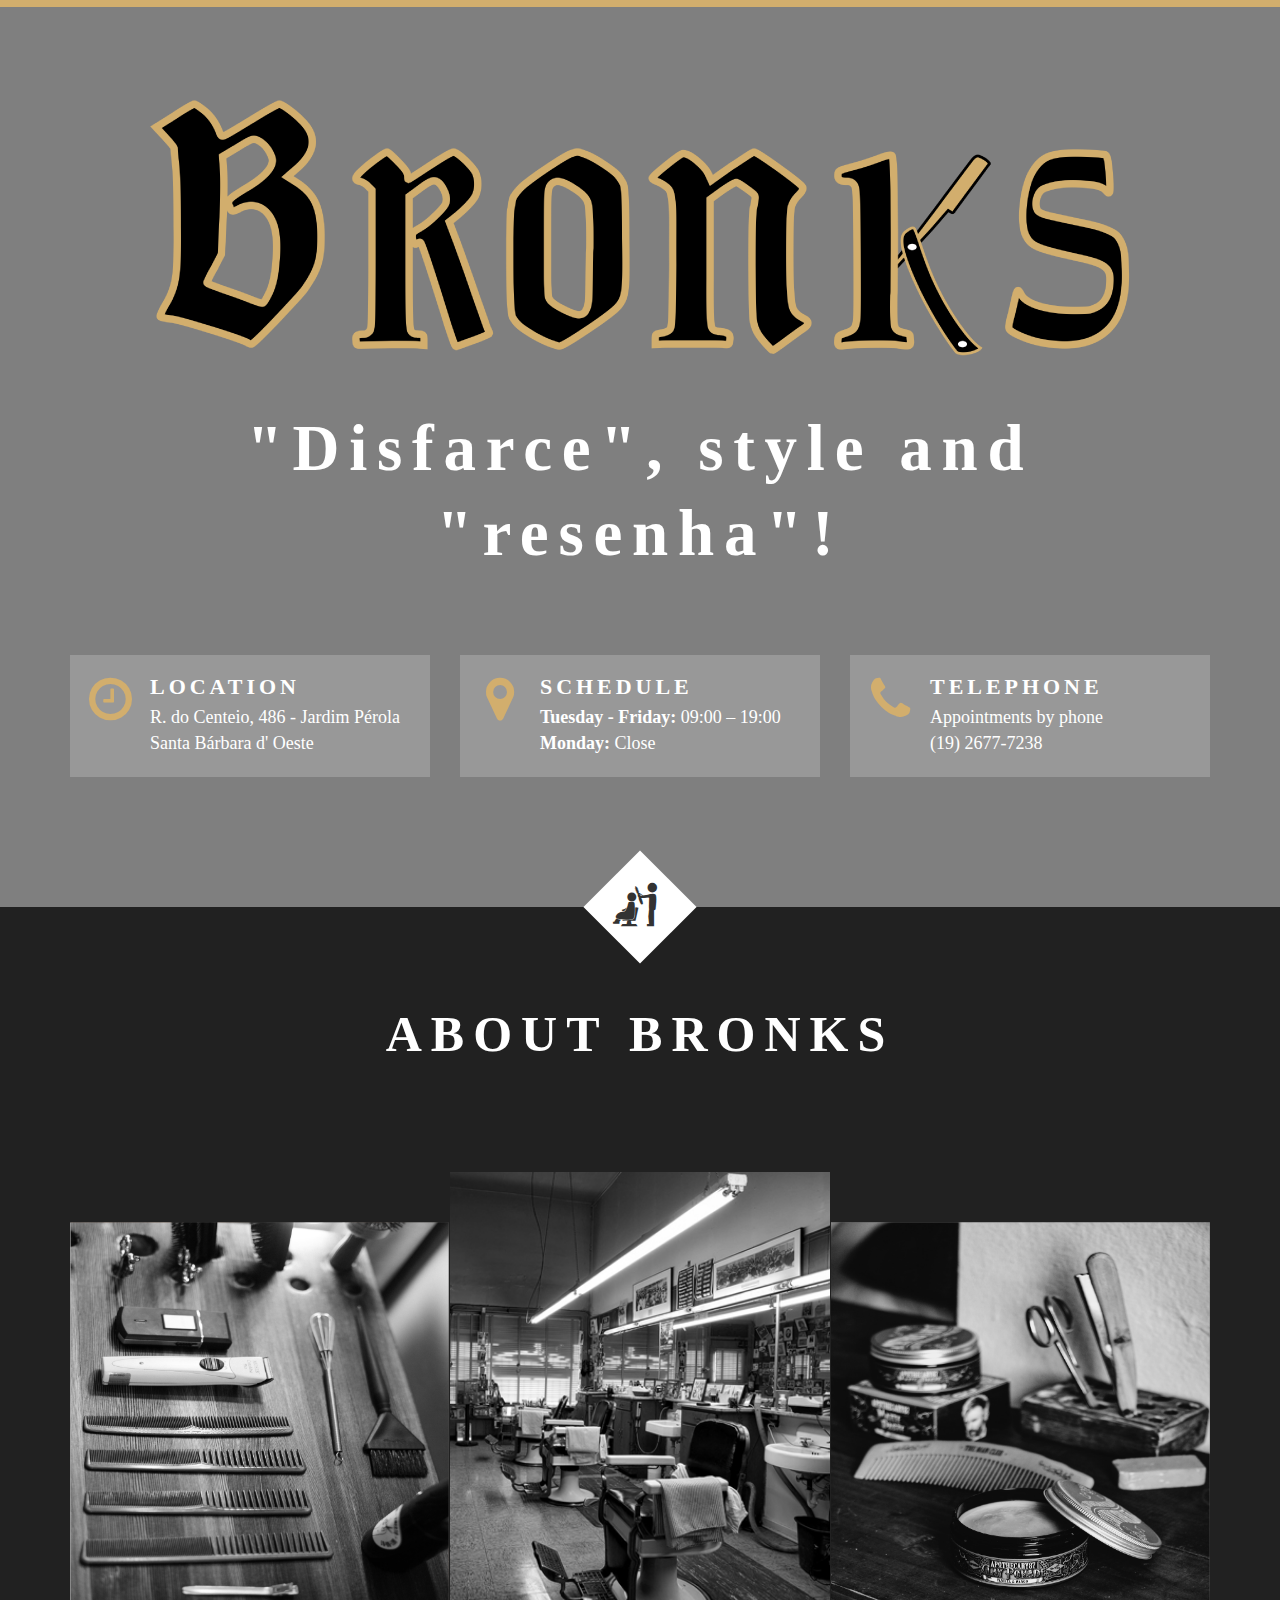
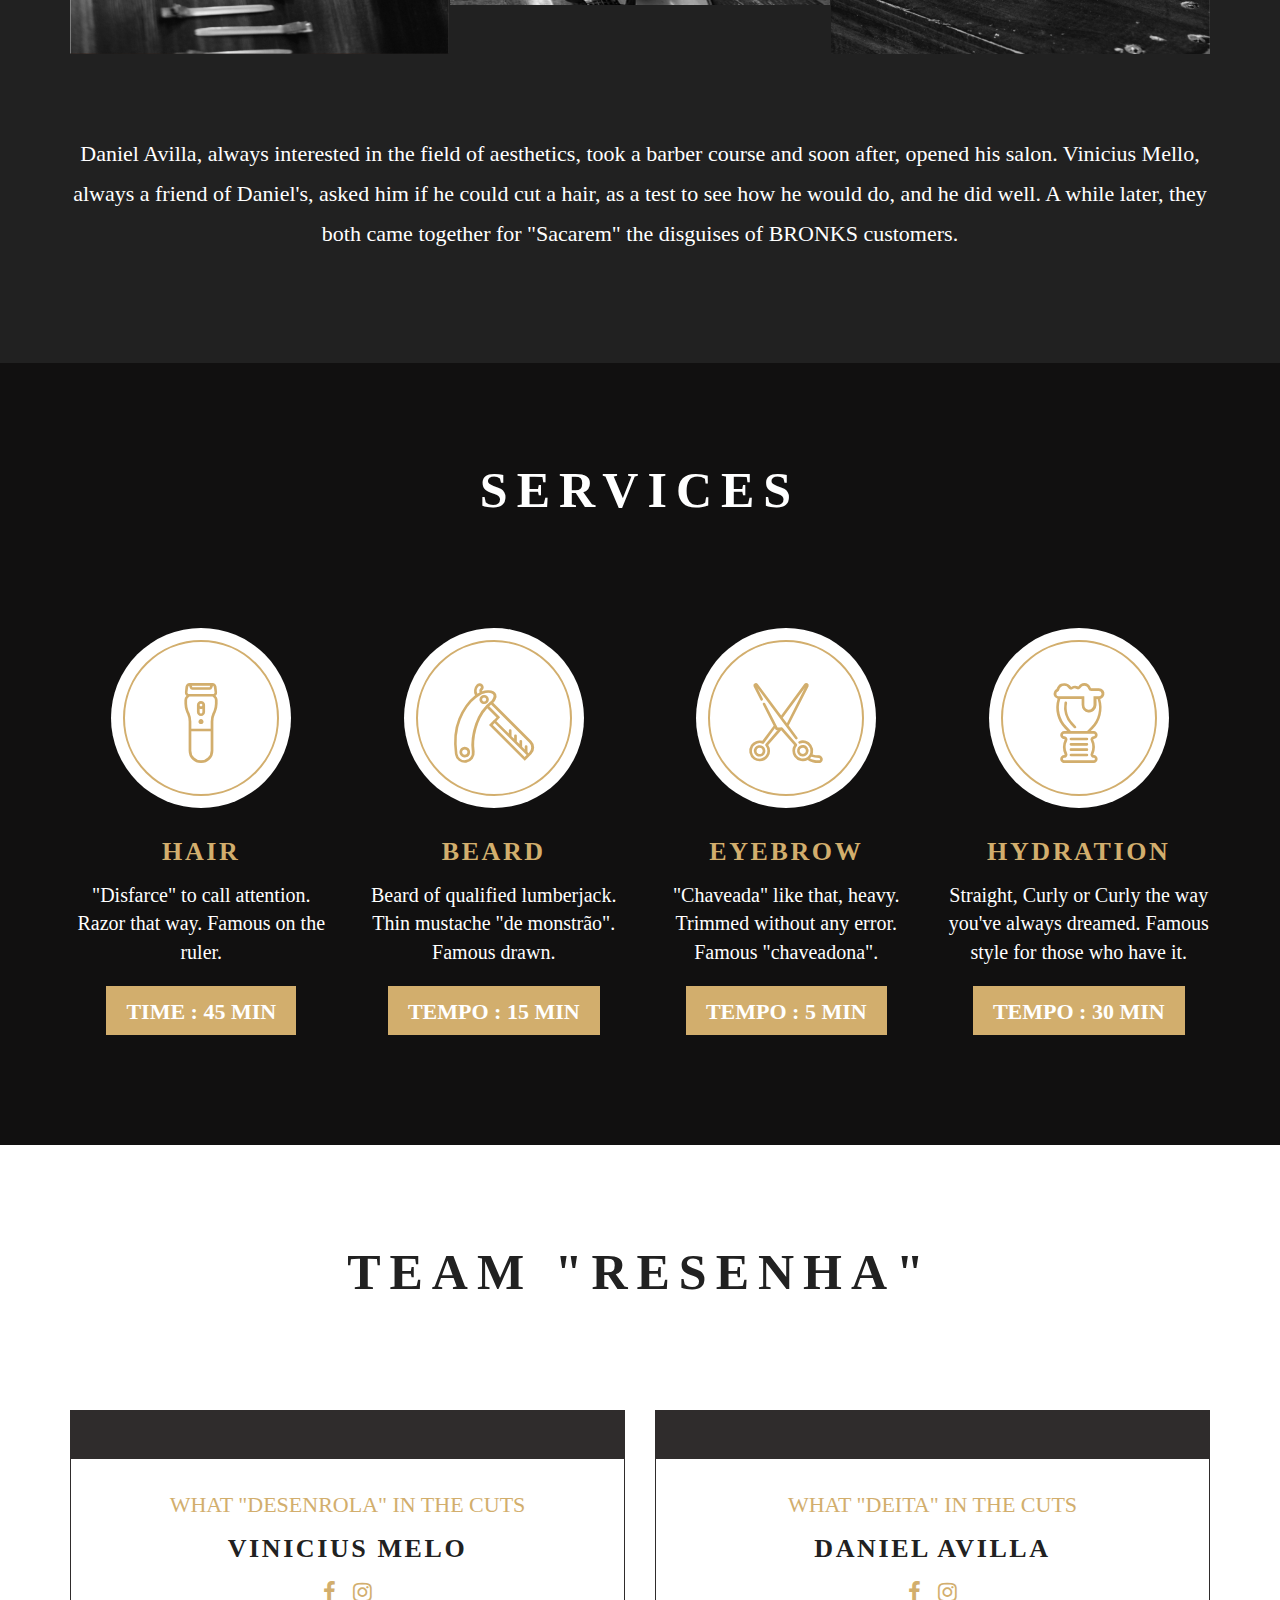
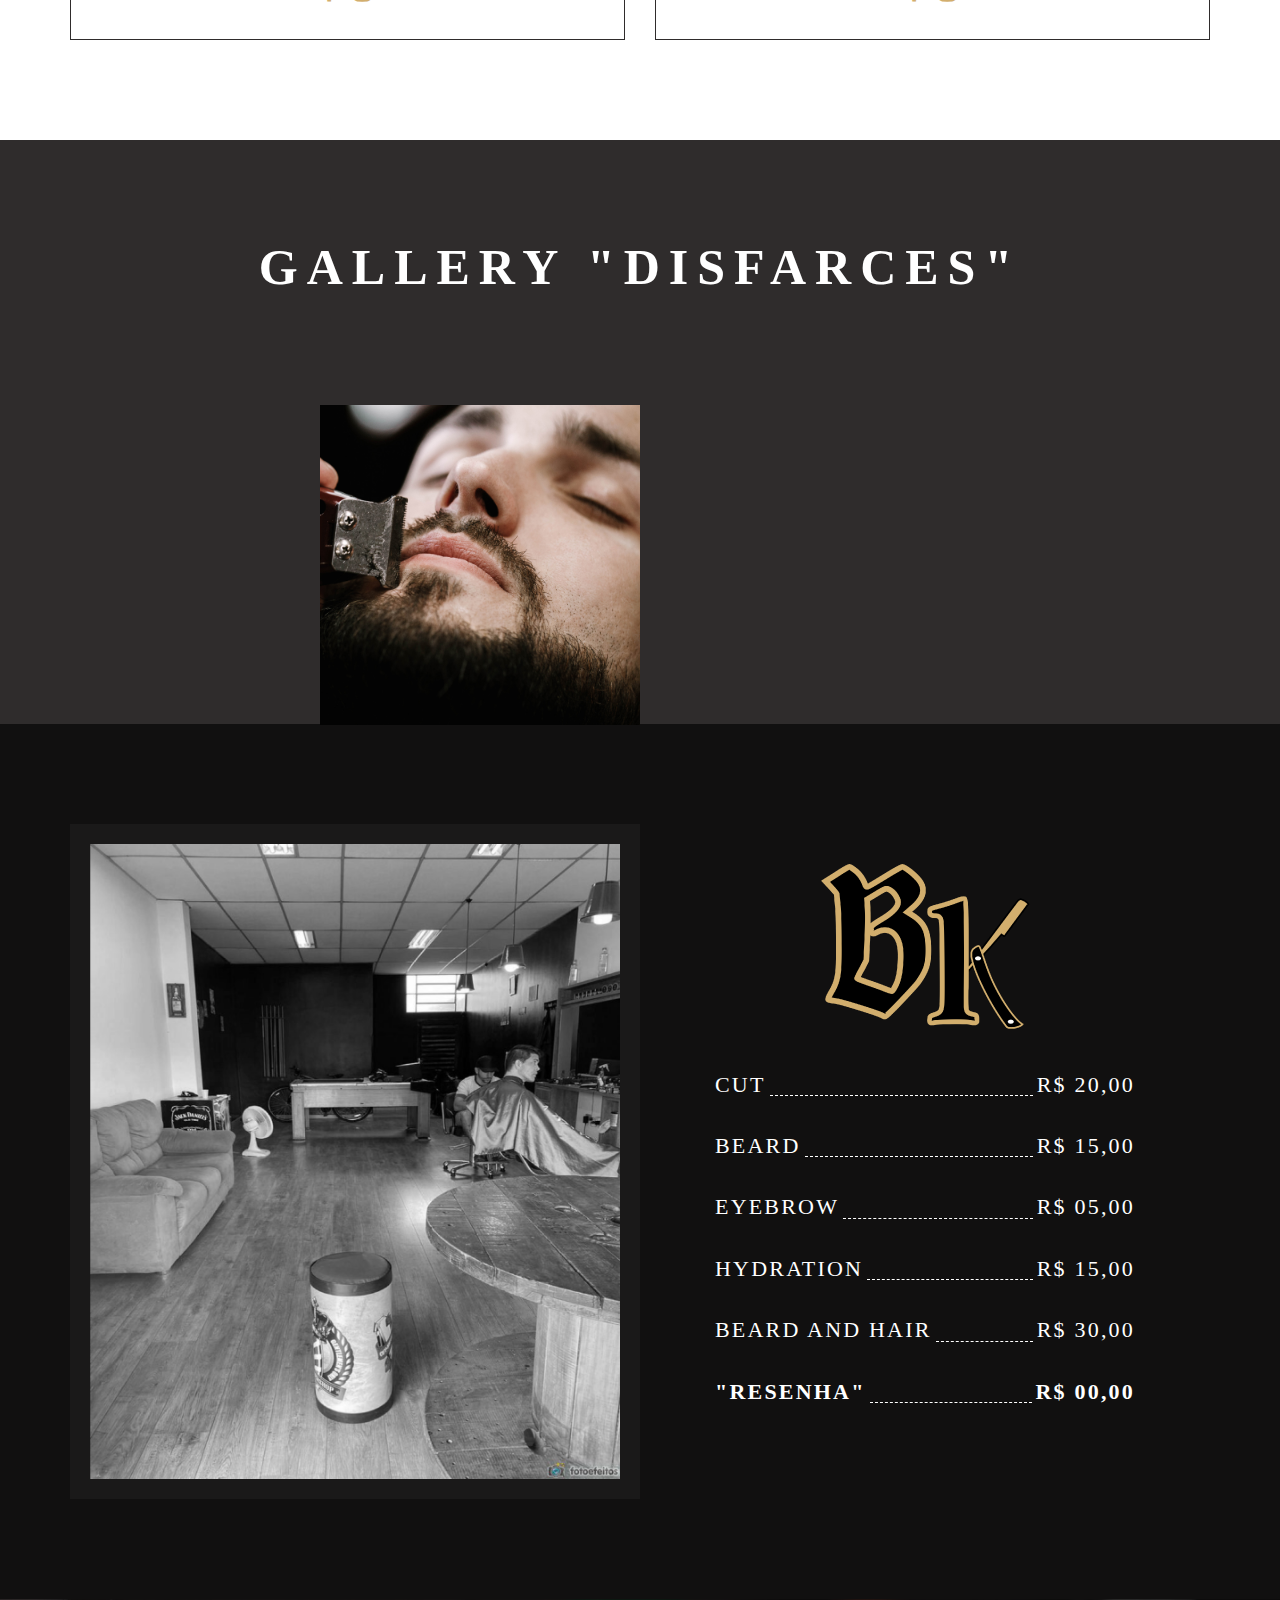
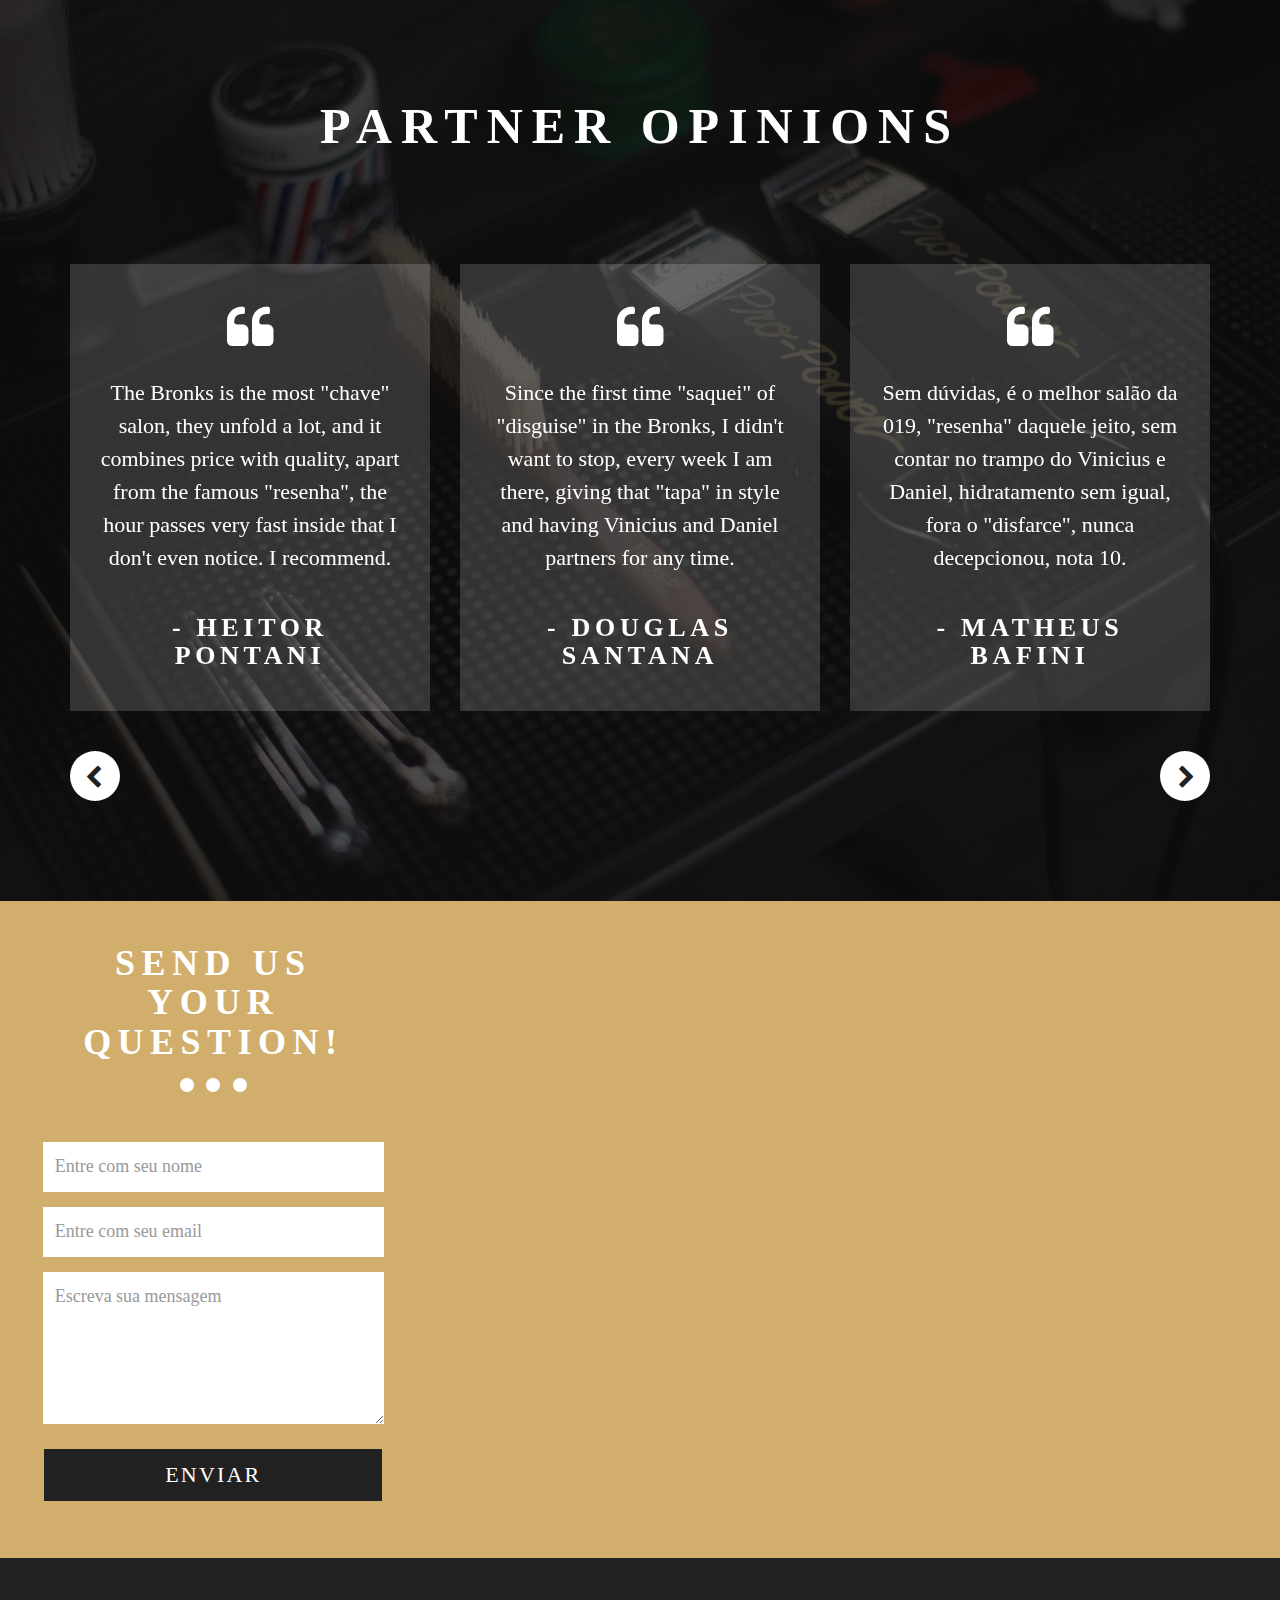
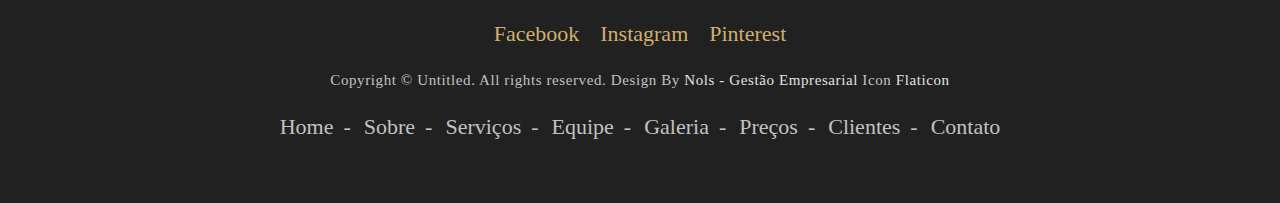
==== index_ingles.html @ 3aa50d5a "Commit inicial" ====
<!DOCTYPE html>
<html lang="en">
<head>
	<!-- Meta -->
	<meta charset="utf-8">
	<meta http-equiv="X-UA-Compatible" content="IE=edge">
	<meta name="viewport" content="width=device-width, initial-scale=1.0">
	<meta name="description" content="">
    <meta name="keywords" content="">
	<meta name="author" content="Awaiken Theme">
	
	<!-- Page Title -->
	<title>Bronks Barbershop</title>

	<!-- Google Fonts css-->
	<link href="https://fonts.googleapis.com/css?family=Josefin+Sans:400,600,700%7CMontserrat:400,500,600,700,800,900" rel="stylesheet">

	<!-- Bootstrap css -->
	<link href="css/bootstrap.min.css" rel="stylesheet" media="screen">

	<!-- Font Awesome & Flat icon css-->
	<link href="css/font-awesome.min.css" rel="stylesheet" media="screen">
	<link href="css/flaticon.css" rel="stylesheet" media="screen">
	<link rel = "shortcut icon"  href="responsivo.ico">

	<!-- Carousel css -->
	<link rel="stylesheet" href="css/owl.carousel.css">

	<!-- Slick nav css -->
	<link rel="stylesheet" href="css/slicknav.css">

	<!-- Main custom css -->
	<link href="css/custom.css" rel="stylesheet" media="screen" >

	<!-- HTML5 shim and Respond.js for IE8 support of HTML5 elements and media queries -->
    <!-- WARNING: Respond.js doesn't work if you view the page via file:// -->
    <!--[if lt IE 9]>
      <script src="https://oss.maxcdn.com/html5shiv/3.7.2/html5shiv.min.js"></script>
      <script src="https://oss.maxcdn.com/respond/1.4.2/respond.min.js"></script>
	<![endif]-->
	
</head>
<body data-spy="scroll" data-target="#navigation" data-offset="71">
	<!-- Preloader starts -->
	<div class="preloader">
		<div class="browser-screen-loading-content">
			<div class="loading-dots dark-gray">
				<i></i>
				<i></i>
				<i></i>
				<i></i>
			</div>
			<p class="loading-text">Loading</p>
		</div>
    </div>
	<!-- Preloader Ends -->
	
	<!-- Header Section Starts-->
	<header>
		<nav id="main-nav" class="navbar navbar-default navbar-fixed-top">
			<div class="container">
				<div class="navbar-header">
					<!-- Logo starts -->
					<a class="navbar-brand" href="#">
						<img src="images/responsivo.png" alt="Barbershop" />
					</a>
					<!-- Logo Ends -->
					
					<!-- Responsive Menu button starts -->
					<div class="navbar-toggle">
					</div>
					<!-- Responsive Menu button Ends -->
				</div>
				
				<div id="responsive-menu"></div>
				
				<!-- Navigation starts -->
				<div class="navbar-collapse collapse" id="navigation">
					<ul class="nav navbar-nav navbar-right main-navigation" id="main-menu">
						<li class="active"><a href="#home">Home</a></li>
						<li><a href="#about">About</a></li>
						<li><a href="#service">Services</a></li>
						<li><a href="#ourteam">Team</a></li>
						<li><a href="#gallery">Gallery</a></li>
						<li><a href="#pricing">Prices</a></li>
						<li><a href="#testimonial">Customers</a></li>
						<li><a href="#contact">Contact</a></li>
						<li> <a href="index.html"> <img src="images/br.png"> </a> </li>
						
					</ul>
				</div>
				<!-- Navigation Ends -->
			</div>
		</nav>
	</header>
	<!-- Header Section Ends-->
	
	<!-- Banner Section Starts -->
	<section class="banner" id="home">
		<div class="container">
			<div class="row">
				<div class="col-md-12">
					<div class="header-banner">
						<img src="images/logo.png" alt="Logo" />
					
						<h3> "Disfarce", style and "resenha"! </h3>
					</div>
				</div>
			</div>
			
			<div class="row">
				<div class="col-md-4">
					<div class="banner-info-single">
						<div class="icon-box"><i class="fa fa-clock-o"></i></div>
						<h3>Location</h3>
						<p>R. do Centeio, 486 - Jardim Pérola </p>
						<p>Santa Bárbara d' Oeste </p>
					</div>
				</div>
				
				<div class="col-md-4">
					<div class="banner-info-single">
						<div class="icon-box"><i class="fa fa-map-marker"></i></div>
						<h3>Schedule</h3>
						
						<p> <strong>Tuesday - Friday: </strong> 09:00 – 19:00</p>
						<p> <strong> Monday: </strong> Close</p>
					</div>
				</div>
				
				<div class="col-md-4">
					<div class="banner-info-single">
						<div class="icon-box"><i class="fa fa-phone"></i></div>
						<h3>Telephone</h3>
						<p>Appointments by phone</p>
						<p>(19) 2677-7238</p>
					</div>
				</div>
			</div>
		</div>
		
		
		<div class="banner-icon"><i class="flaticon-hair-salon-situation"></i></div>
	</section>
	<!-- Banner Section Ends -->
	
	<!-- About us section starts -->
	<section class="aboutus" id="about"> 
		<div class="container">
			<div class="row">
				<div class="col-md-12">
					<div class="main-title">
						<h2>About bronks</h2>
					</div>
				</div>
			</div>
			
			<div class="row">
				<div class="col-md-12">
					<div class="about-image">
						<div class="about-img-single">
							<img src="images/tesoura.png" alt="" />
						</div>
						
						<div class="about-img-single">
							<img src="images/about-2.jpg" alt="" />
						</div>
						
						<div class="about-img-single">
							<img src="images/sobre3_pb.png" alt="" />
						</div>
					</div>
					
					<div class="about-desc">
						<p> Daniel Avilla, always interested in the field of aesthetics, took a barber course and soon after, opened his salon. Vinicius Mello, always a friend of Daniel's, asked him if he could cut a hair, as a test to see how he would do, and he did well. A while later, they both came together for "Sacarem" the disguises of BRONKS customers. </p>
						
					</div>
				</div>
			</div>
		</div>
	</section>
	<!-- About us section ends -->
	
	<!-- Services section starts -->
	<section class="service" id="service">
		<div class="container">
			<div class="row">
				<div class="col-md-12">
					<div class="main-title">
						<h2>Services</h2>
					</div>
				</div>
			</div>
			
			<div class="row">
				<div class="col-md-3 col-sm-6">
					<div class="service-single">
						<div class="icon-box-outer">
							<div class="icon-box">
								<i class="flaticon-shaver"></i>
							</div>
						</div>
						
						<h3>Hair</h3>
						<p>"Disfarce" to call attention. Razor that way. Famous on the ruler.</p>
						<h5>Time : 45 Min</h5>
					</div>
				</div>
				
				<div class="col-md-3 col-sm-6">
					<div class="service-single">
						<div class="icon-box-outer">
							<div class="icon-box">
								<i class="flaticon-razor"></i>
							</div>
						</div>
						
						<h3>Beard</h3>
						<p>Beard of qualified lumberjack. Thin mustache "de monstrão". Famous drawn.</p>
						<h5>Tempo : 15 Min</h5>
					</div>
				</div>
				
				<div class="col-md-3 col-sm-6">
					<div class="service-single">
						<div class="icon-box-outer">
							<div class="icon-box">
								<i class="flaticon-scissors"></i>
							</div>
						</div>
						
						<h3>Eyebrow</h3>
						<p>"Chaveada" like that, heavy. Trimmed without any error. Famous "chaveadona".</p>
						<h5>Tempo : 5 Min</h5>
					</div>
				</div>
				
				<div class="col-md-3 col-sm-6">
					<div class="service-single">
						<div class="icon-box-outer">
							<div class="icon-box">
								<i class="flaticon-brush"></i>
							</div>
						</div>
						
						<h3>Hydration</h3>
						<p>Straight, Curly or Curly the way you've always dreamed. Famous style for those who have it.</p>
						<h5>Tempo : 30 Min</h5>
					</div>
					
				</div>
			</div>
		</div>
	</section>
	<!-- Services section ends -->
	
	<!-- Our Team section starts -->
	<section class="ourteam" id="ourteam">
		<div class="container">
			<div class="row">
				<div class="col-md-12">
					<div class="main-title">
						<h2>Team "Resenha"</h2>
					</div>
				</div>
			</div>
			
			<div class="row">
				<div class="col-md-6">
					<div class="team-box">
						<figure>
							<img src="images/team-1.png" alt="" />
						</figure>
						
						<div class="team-entry">
							<p>What "desenrola" in the cuts</p>
							<h3>Vinicius Melo</h3>
							<div class="team-social">
								<a href="#"><i class="fa fa-facebook"></i></a>
								<a href="#"><i class="fa fa-instagram"></i></a>
								<!--<a href="#"><i class="fa fa-pinterest-p"></i></a>
								<a href="#"><i class="fa fa-linkedin"></i></a>
								<a href="#"><i class="fa fa-twitter"></i></a>-->
							</div>
						</div>
					</div>
				</div>
				
				<div class="col-md-6">
					<div class="team-box">
						<figure>
							<img src="images/team-2.png" alt="" />
						</figure>
						
						<div class="team-entry">
							<p>What "deita" in the cuts</p>
							<h3>Daniel Avilla</h3>
							<div class="team-social">
								<a href="#"><i class="fa fa-facebook"></i></a>
								<a href="#"><i class="fa fa-instagram"></i></a>
								<!--<a href="#"><i class="fa fa-pinterest-p"></i></a>
								<a href="#"><i class="fa fa-linkedin"></i></a>
								<a href="#"><i class="fa fa-twitter"></i></a>-->
							</div>
						</div>
					</div>
				</div>
				
				
			
			
		</div>
	</section>
	<!-- Our Team section ends -->
	
	<!-- Photo Gallery section starts -->
	<section class="gallery" id="gallery">
		<div class="container-fluid">
			<div class="row no-pad">
				<div class="col-md-12">
					<div class="main-title">
						<h2>Gallery "disfarces"</h2>
					</div>
				</div>
			</div>
			
			<div class="row no-pad">
				<div class="col-md-3 col-sm-4 col-xs-6">
					<div class="gallery-box">
						<figure>
							<img src="images/franja.jpg" alt="" />
						</figure>
						
						<div class="gallery-overlay">
							<div class="gallery-info">
								<p>Caesar Cut</p>
							</div>
						</div>
					</div>
				</div>
				
				<div class="col-md-3 col-sm-4 col-xs-6">
					<div class="gallery-box">
						<figure>
							<img src="images/gallery-2.jpg" alt="" />
						</figure>
						
						<div class="gallery-overlay">
							<div class="gallery-info">
								<p>Hair Style 2</p>
							</div>
						</div>
					</div>
				</div>
				
				<div class="col-md-3 col-sm-4 col-xs-6">
					<div class="gallery-box">
						<figure>
							<img src="images/gallery-3.jpg" alt="" />
						</figure>
						
						<div class="gallery-overlay">
							<div class="gallery-info">
								<p>Hair Style 3</p>
							</div>
						</div>
					</div>
				</div>
				
				<div class="col-md-3 col-sm-4 col-xs-6">
					<div class="gallery-box">
						<figure>
							<img src="images/gallery-4.jpg" alt="" />
						</figure>
						
						<div class="gallery-overlay">
							<div class="gallery-info">
								<p>Hair Style 4</p>
							</div>
						</div>
					</div>
				</div>
				
				<div class="col-md-3 col-sm-4 col-xs-6">
					<div class="gallery-box">
						<figure>
							<img src="images/gallery-5.jpg" alt="" />
						</figure>
						
						<div class="gallery-overlay">
							<div class="gallery-info">
								<p>Hair Style 5</p>
							</div>
						</div>
					</div>
				</div>
				
				<div class="col-md-3 col-sm-4 col-xs-6">
					<div class="gallery-box">
						<figure>
							<img src="images/gallery-6.jpg" alt="" />
						</figure>
						
						<div class="gallery-overlay">
							<div class="gallery-info">
								<p>Hair Style 6</p>
							</div>
						</div>
					</div>
				</div>
				
				<div class="col-md-3 col-sm-4 col-xs-6">
					<div class="gallery-box">
						<figure>
							<img src="images/gallery-7.jpg" alt="" />
						</figure>
						
						<div class="gallery-overlay">
							<div class="gallery-info">
								<p>Hair Style 7</p>
							</div>
						</div>
					</div>
				</div>
				
				<div class="col-md-3 col-sm-4 col-xs-6">
					<div class="gallery-box">
						<figure>
							<img src="images/gallery-8.jpg" alt="" />
						</figure>
						
						<div class="gallery-overlay">
							<div class="gallery-info">
								<p>Hair Style 8</p>
							</div>
						</div>
					</div>
				</div>
			</div>
		</div>
	</section>
	<!-- Photo Gallery section ends -->
	
	<!-- Pricing Section starts -->
	<div class="pricing" id="pricing">
		<div class="container">
			<div class="row no-pad">
				<div class="col-md-6">
					<div class="store-image">
						<img src="images/salao_pb.png" alt="" />
					</div>
				</div>
				
				<div class="col-md-6">
					<div class="pricing-logo">
						<img src="images/logo_precos.png">
					</div>
					
					<div class="price-list">
						<div class="price-item">CUT</div>
						<div class="price-line"></div>
						<div class="price-amount">R$ 20,00</div>
					</div>
					
					<div class="price-list">
						<div class="price-item">Beard</div>
						<div class="price-line"></div>
						<div class="price-amount">R$ 15,00</div>
					</div>
					
					<div class="price-list">
						<div class="price-item">Eyebrow</div>
						<div class="price-line"></div>
						<div class="price-amount">R$ 05,00</div>
					</div>
					
					<div class="price-list">
						<div class="price-item">HYDRATION</div>
						<div class="price-line"></div>
						<div class="price-amount">R$ 15,00</div>
					</div>
					
					
					<div class="price-list">
						<div class="price-item">BEARD AND HAIR</div>
						<div class="price-line"></div>
						<div class="price-amount">R$ 30,00</div>
					</div>
					
					

					<div class="price-list">
						<div class="price-item"> <strong>"Resenha"</strong> </div>
						<div class="price-line"></div>
						<div class="price-amount"><strong>R$ 00,00</strong> </div>
					</div>

				</div>
			</div>
		</div>
	</div>
	<!-- Pricing Section ends -->
		
	<!-- Testimonial section starts -->
	<section class="testimonial" id="testimonial">
		<div class="container">
			<div class="row">
				<div class="col-md-12">
					<div class="main-title">
						<h2>Partner Opinions</h2>
					</div>
				</div>
			</div>
			
			<div class="row">
				<div class="col-md-12">
					<!-- Header slider starts -->
					<div class="owl-carousel owl-theme testimonial-slider" id="testimonial-slider">
						<div class="item">
							<div class="testimonial-single">
								<div class="icon-box">
									<i class="fa fa-quote-left"></i>
								</div>								
								<p> The Bronks is the most "chave" salon, they unfold a lot, and it combines price with quality, apart from the famous "resenha", the hour passes very fast inside that I don't even notice. I recommend.</p>
								<h3>- Heitor Pontani</h3>
							</div>
						</div>
						
						<div class="item">
							<div class="testimonial-single">
								<div class="icon-box">
									<i class="fa fa-quote-left"></i>
								</div>
								
								<p>Since the first time "saquei" of "disguise" in the Bronks, I didn't want to stop, every week I am there, giving that "tapa" in style and having Vinicius and Daniel partners for any time. </p>
								<h3>- Douglas Santana </h3>
							</div>
						</div>
						
						<div class="item">
							<div class="testimonial-single">
								<div class="icon-box">
									<i class="fa fa-quote-left"></i>
								</div>
								
								<p>Sem dúvidas, é o melhor salão da 019, "resenha" daquele jeito, sem contar no trampo do Vinicius e Daniel, hidratamento sem igual, fora o "disfarce", nunca decepcionou, nota 10.</p>
								<h3>- Matheus Bafini</h3>
							</div>
						</div>
						
						<div class="item">
							<div class="testimonial-single">
								<div class="icon-box">
									<i class="fa fa-quote-left"></i>
								</div>
								
								<p>Nota 10 pra barbearia. Diferente de todas que já cortei, trabalho impecável, parceria e o ambiente é chave, bem aconchegante e da pra ganhar de uns patos na mesa de sinuca. </p>
								<h3>- Jefferson Rodrigo</h3>
							</div>
						</div>
						
						<div class="item">
							<div class="testimonial-single">
								<div class="icon-box">
									<i class="fa fa-quote-left"></i>
								</div>
								
								<p>Só serviços de excelência o Bronks faz, além de toda essa qualidade, os caras tem seu diferencial, são parceiros e o ambiente da barbearia é top. Recomendo de olhos fechados.</p>
								<h3>- Carlos Eduardo</h3>
							</div>
						</div>
						
						<div class="item">
							<div class="testimonial-single">
								<div class="icon-box">
									<i class="fa fa-quote-left"></i>
								</div>
								
								<p>Recomendo de olhos fechados a todo mundo. Monstra a barbearia, só tapa na qualidade e estilo. Os produtos usados, são de alta qualidade e preço muito bom, sem igual.</p>
								<h3>- Anthony Cristiano</h3>
							</div>
						</div>
						

					</div>
					<!-- Header slider ends -->
				</div>
			</div>
		</div>
	</section>
	<!-- Testimonial section ends -->
	
	<!-- Contactus section starts -->
	<section class="contactus" id="contact">
		<div class="container-fluid">
			<div class="row no-pad">
				<div class="col-md-4">
					<div class="contact-form">
						<h2 class="contact-form-title"> Send us your question!</h2>
						
						<form>
							<div class="form-group">
								<input type="text" class="form-control" placeholder="Entre com seu nome" />
							</div>
							
							<div class="form-group">
								<input type="text" class="form-control" placeholder="Entre com seu email" />
							</div>
							
							<div class="form-group">
								<textarea class="form-control" rows="5" placeholder="Escreva sua mensagem"></textarea>
							</div>
							
							<div class="form-group">
								<input type="submit" class="btn-contact" value="Enviar"/>
							</div>
						</form>
					</div>
				</div>
				
				<div class="col-md-8">
					<div class="google-map">
						<iframe src="https://www.google.com/maps/embed?pb=!1m18!1m12!1m3!1d3679.6131694026612!2d-47.37330268462496!3d-22.742615037751982!2m3!1f0!2f0!3f0!3m2!1i1024!2i768!4f13.1!3m3!1m2!1s0x94c89c75670a086d%3A0x18bdef42deaf64d5!2sBarbearia%20bronks!5e0!3m2!1spt-BR!2sbr!4v1593318056242!5m2!1spt-BR!2sbr" height="600" style="border:0;width:100%;" allowfullscreen></iframe>
					
				</div>
			</div>
		</div>
	</section>
	<!-- Contactus section ends -->
	
	<footer>
		<div class="container">
			<div class="row">
				<div class="col-md-12">
					<div class="footer-social">
						<a href="#">Facebook</a>
						<!--<a href="#">Twitter</a>-->
						<a href="#">Instagram</a>
						<a href="#">Pinterest</a>
						<!--<a href="#">Googleplus</a>
						<a href="#">Linkedin</a>-->
					</div>
					
					<div class="site-info">
						<p>Copyright &copy; Untitled. All rights reserved. Design By <a href="https://awaikenthemes.com/" target="_blank">Nols - Gestão Empresarial</a>  Icon <a href="https://www.flaticon.com/" target="_blank">Flaticon</a></p>
					</div>
					
					<div class="footer-menu">
						<ul>
							<li><a href="#">Home</a></li>
							<li><a href="#">Sobre</a></li>
							<li><a href="#">Serviços</a></li>
							<li><a href="#">Equipe</a></li>
							<li><a href="#">Galeria</a></li>
							<li><a href="#">Preços</a></li>
							<li><a href="#">Clientes</a></li>
							<li><a href="#">Contato</a></li>
						</ul>
					</div>
				</div>
			</div>
		</div>
	</footer>
	
    <!-- Jquery Library File -->
	<script src="js/jquery-1.12.4.min.js"></script>
	<!-- SmoothScroll -->
	<script src="js/SmoothScroll.js"></script>
    <!-- Bootstrap js file -->
	<script src="js/bootstrap.min.js"></script>
	<!-- Slick Nav js file -->
	<script src="js/jquery.slicknav.js"></script>
	<!-- Owl Carousel js file -->
	<script src="js/owl.carousel.js"></script>
    <!-- Main Custom js file -->
    <script src="js/function.js"></script>
</body>
</html>
---- css/flaticon.css ----
/*
  	Flaticon icon font: Flaticon
  	Creation date: 04/09/2017 15:24
  	*/

@font-face {
  font-family: "Flaticon";
  src: url("../fonts/Flaticon.eot");
  src: url("../fonts/Flaticon.eot?#iefix") format("embedded-opentype"),
       url("../fonts/Flaticon.woff") format("woff"),
       url("../fonts/Flaticon.ttf") format("truetype"),
       url("../fonts/Flaticon.svg#Flaticon") format("svg");
  font-weight: normal;
  font-style: normal;
}

@media screen and (-webkit-min-device-pixel-ratio:0) {
  @font-face {
    font-family: "Flaticon";
    src: url("./Flaticon.svg#Flaticon") format("svg");
  }
}

[class^="flaticon-"]:before, [class*=" flaticon-"]:before,
[class^="flaticon-"]:after, [class*=" flaticon-"]:after {   
	font-family: Flaticon;
	font-style: normal;
}

.flaticon-hair-salon-situation:before { content: "\f100"; }
.flaticon-brush:before { content: "\f101"; }
.flaticon-shaving-brush:before { content: "\f102"; }
.flaticon-barber-chair-1:before { content: "\f103"; }
.flaticon-barber-chair:before { content: "\f104"; }
.flaticon-shaver:before { content: "\f105"; }
.flaticon-razor:before { content: "\f106"; }
.flaticon-scissors:before { content: "\f107"; }
---- css/custom.css ----
/*
	Template Name 	: Barbershop and Hair Salon HTML Template
	Author 			: Awaiken Theme
	Author Url 		: https://awaikenthemes.com
*/

@font-face {
	font-family: 'Times New Roman', Times, serif;
	src: url('../fonts/NoemieScriptRegular.eot');
	src: url('../fonts/NoemieScriptRegular.eot?#iefix') format('embedded-opentype'),
		url('../fonts/NoemieScriptRegular.woff2') format('woff2'),
		url('../fonts/NoemieScriptRegular.woff') format('woff'),
		url('../fonts/NoemieScriptRegular.ttf') format('truetype'),
		url('../fonts/NoemieScriptRegular.svg#NoemieScriptRegular') format('svg');
	font-weight: normal;
	font-style: normal;
}

body{
	font-size: 20px;
	font-family: 'Times New Roman', Times, serif;
}

h1,
h2,
h3,
h4,
h5,
h6{
	margin-top:0;
	font-family: 'Times New Roman', Times, serif;
	font-weight: 700;
}

img{
	max-width: 100%;
}

a:hover{
	text-decoration: none;
	outline: 0;
}

a:focus{
	text-decoration: none;
	outline: 0;
}

::-moz-selection { /* Code for Firefox */
    color: #fff;
    background: #d2ae6d;
}

::selection {
    color: #fff;
    background: rgb(192, 181, 181) ;
}

.preloader{
    background: #d2ae6d ;
    bottom: 0;
    left: 0;
    position: fixed;
    right: 0;
    top: 0;
    z-index: 99999;
}

.browser-screen-loading-content {
    text-align: center;
    height: 2em;
    max-width: 100%;
    position: absolute;
    top: 0;
    right: 0;
    bottom: 3em;
    left: 0;
    margin: auto;
}

.loading-dots {
    margin-left: -1.5em;
    opacity: 0;
    -ms-filter: "progid:DXImageTransform.Microsoft.Alpha(Opacity=0)";
    filter: alpha(opacity=0);
    -webkit-animation: loading-dots-fadein .5s linear forwards;
    -moz-animation: loading-dots-fadein .5s linear forwards;
    -o-animation: loading-dots-fadein .5s linear forwards;
    -ms-animation: loading-dots-fadein .5s linear forwards;
    animation: loading-dots-fadein .5s linear forwards;
}

.loading-dots i {
    width: .5em;
    height: .5em;
    display: inline-block;
    vertical-align: middle;
    background: #fff;
    -webkit-border-radius: 50%;
    border-radius: 50%;
    margin: 0 .125em;
    -webkit-animation: loading-dots-middle-dots .5s linear infinite;
    -moz-animation: loading-dots-middle-dots .5s linear infinite;
    -o-animation: loading-dots-middle-dots .5s linear infinite;
    -ms-animation: loading-dots-middle-dots .5s linear infinite;
    animation: loading-dots-middle-dots .5s linear infinite;
}

.loading-dots.dark-gray i {
    background: #fff;
}

.loading-dots i:first-child {
    -webkit-animation: loading-dots-first-dot .5s infinite;
    -moz-animation: loading-dots-first-dot .5s linear infinite;
    -o-animation: loading-dots-first-dot .5s linear infinite;
    -ms-animation: loading-dots-first-dot .5s linear infinite;
    animation: loading-dots-first-dot .5s linear infinite;
    opacity: 0;
    -ms-filter: "progid:DXImageTransform.Microsoft.Alpha(Opacity=0)";
    filter: alpha(opacity=0);
    -webkit-transform: translate(-1em);
    -moz-transform: translate(-1em);
    -o-transform: translate(-1em);
    -ms-transform: translate(-1em);
    transform: translate(-1em);
}

.loading-dots i:last-child {
    -webkit-animation: loading-dots-last-dot .5s linear infinite;
    -moz-animation: loading-dots-last-dot .5s linear infinite;
    -o-animation: loading-dots-last-dot .5s linear infinite;
    -ms-animation: loading-dots-last-dot .5s linear infinite;
    animation: loading-dots-last-dot .5s linear infinite;
}

.loading-text{
	color: #fff;
	margin-top: 20px;
	letter-spacing: 0.1em;
}

@-moz-keyframes loading-dots-fadein {
    100% {
        opacity: 1;
        -ms-filter: none;
        filter: none
    }
}

@-webkit-keyframes loading-dots-fadein {
    100% {
        opacity: 1;
        -ms-filter: none;
        filter: none
    }
}

@-o-keyframes loading-dots-fadein {
    100% {
        opacity: 1;
        -ms-filter: none;
        filter: none
    }
}

@keyframes loading-dots-fadein {
    100% {
        opacity: 1;
        -ms-filter: none;
        filter: none
    }
}

@-moz-keyframes loading-dots-first-dot {
    100% {
        -webkit-transform: translate(1em);
        -moz-transform: translate(1em);
        -o-transform: translate(1em);
        -ms-transform: translate(1em);
        transform: translate(1em);
        opacity: 1;
        -ms-filter: none;
        filter: none
    }
}

@-webkit-keyframes loading-dots-first-dot {
    100% {
        -webkit-transform: translate(1em);
        -moz-transform: translate(1em);
        -o-transform: translate(1em);
        -ms-transform: translate(1em);
        transform: translate(1em);
        opacity: 1;
        -ms-filter: none;
        filter: none
    }
}

@-o-keyframes loading-dots-first-dot {
    100% {
        -webkit-transform: translate(1em);
        -moz-transform: translate(1em);
        -o-transform: translate(1em);
        -ms-transform: translate(1em);
        transform: translate(1em);
        opacity: 1;
        -ms-filter: none;
        filter: none
    }
}

@keyframes loading-dots-first-dot {
    100% {
        -webkit-transform: translate(1em);
        -moz-transform: translate(1em);
        -o-transform: translate(1em);
        -ms-transform: translate(1em);
        transform: translate(1em);
        opacity: 1;
        -ms-filter: none;
        filter: none
    }
}

@-moz-keyframes loading-dots-middle-dots {
    100% {
        -webkit-transform: translate(1em);
        -moz-transform: translate(1em);
        -o-transform: translate(1em);
        -ms-transform: translate(1em);
        transform: translate(1em)
    }
}

@-webkit-keyframes loading-dots-middle-dots {
    100% {
        -webkit-transform: translate(1em);
        -moz-transform: translate(1em);
        -o-transform: translate(1em);
        -ms-transform: translate(1em);
        transform: translate(1em)
    }
}

@-o-keyframes loading-dots-middle-dots {
    100% {
        -webkit-transform: translate(1em);
        -moz-transform: translate(1em);
        -o-transform: translate(1em);
        -ms-transform: translate(1em);
        transform: translate(1em)
    }
}

@keyframes loading-dots-middle-dots {
    100% {
        -webkit-transform: translate(1em);
        -moz-transform: translate(1em);
        -o-transform: translate(1em);
        -ms-transform: translate(1em);
        transform: translate(1em)
    }
}

@-moz-keyframes loading-dots-last-dot {
    100% {
        -webkit-transform: translate(2em);
        -moz-transform: translate(2em);
        -o-transform: translate(2em);
        -ms-transform: translate(2em);
        transform: translate(2em);
        opacity: 0;
        -ms-filter: "progid:DXImageTransform.Microsoft.Alpha(Opacity=0)";
        filter: alpha(opacity=0)
    }
}

@-webkit-keyframes loading-dots-last-dot {
    100% {
        -webkit-transform: translate(2em);
        -moz-transform: translate(2em);
        -o-transform: translate(2em);
        -ms-transform: translate(2em);
        transform: translate(2em);
        opacity: 0;
        -ms-filter: "progid:DXImageTransform.Microsoft.Alpha(Opacity=0)";
        filter: alpha(opacity=0)
    }
}

@-o-keyframes loading-dots-last-dot {
    100% {
        -webkit-transform: translate(2em);
        -moz-transform: translate(2em);
        -o-transform: translate(2em);
        -ms-transform: translate(2em);
        transform: translate(2em);
        opacity: 0;
        -ms-filter: "progid:DXImageTransform.Microsoft.Alpha(Opacity=0)";
        filter: alpha(opacity=0)
    }
}

@keyframes loading-dots-last-dot {
    100% {
        -webkit-transform: translate(2em);
        -moz-transform: translate(2em);
        -o-transform: translate(2em);
        -ms-transform: translate(2em);
        transform: translate(2em);
        opacity: 0;
        -ms-filter: "progid:DXImageTransform.Microsoft.Alpha(Opacity=0)";
        filter: alpha(opacity=0)
    }
}
/************************************/
/*****    Navigation area css   *****/
/************************************/

.navbar{
	margin-bottom: 0;
	top: -72px;
}

.navbar-brand{
	padding: 1px 15px;
}

.navbar-brand img{
	
	transition: all 0.3s;
}

.navbar-brand h1{
	font-size: 30px;
	margin: 0;
	color: #fff;
	transition: all 0.5s;
	-webkit-transition: all 0.5s;
	-moz-transition: all 0.5s;
	text-transform: uppercase;
}

.navbar-brand h1 i{
	position: relative;
	top: 3px;
	color: #ecae1a;
	transition: all 0.5s;
	-webkit-transition: all 0.5s;
	-moz-transition: all 0.5s;
}

.navbar-default{
	background:#d2ae6d;
	border: none;
	border-bottom: 1px solid transparent;
	padding: 10px 0;
	border-radius: 0;
	z-index: 12;
	transition: all 0.4s;
	-webkit-transition: all 0.4s;
	-moz-transition: all 0.4s;
}

.navbar-default .navbar-nav>li>a:hover{
	color: #fff;
}

.navbar-default .navbar-nav>li>a:focus{
	color: #fff;
}

.navbar-default .navbar-nav>li>a{
	font-size: 16px;
	text-transform: uppercase;
	color: #fff;
	letter-spacing: 0.04em;
	padding: 17px 15px 13px; 
	position: relative;
}

.active a{
	background: none !important;
	color: #282828 !important;
}

.navbar-default .active a:after{
	transform: scale(1) !important;
	-webkit-transform: scale(1) !important;
	-moz-transform: scale(1) !important;
}

.btn-custom{
	display: inline-block;
	background: #d2ae6d;
	color: #fff;
	text-transform: uppercase;
	letter-spacing: 0.12em;
	font-size: 15px;
	padding: 14px 40px;
	font-weight: 500;
	min-width: 200px;
	text-align: center;
	transition: all 0.4s;
	border-radius: 40px;
}

.btn-custom:hover{
	background: #282828;
	color: #fff;
}

.navbar-default .navbar-toggle{
	border-radius: 0;
	border-color: #fff;
	padding: 0;
}

.navbar-default .navbar-toggle .icon-bar{
	background: #fff;
}

.navbar-default .navbar-toggle:hover{
	background: none;
}

.sticky-header{
	top: 0;
}

/************************************/
/*****     Slider area css      *****/
/************************************/

.banner{
	position: relative;
	top: 0px;
	left: 0;
	width: 100%;
	background: url(../images/fundoq.png) no-repeat center center;
	background-size: cover;
	padding: 100px 0 100px;
}

.banner:before{
	content: '';
	display: block;
	position: absolute;
	left: 0;
	top: 0;
	width: 100%;
	height: 100%;
	background: rgba(0,0,0,0.50);
}

.banner-icon{
	display: block;
	position: absolute;
	left: 50%;
	bottom: -40px;
	margin-left: -40px;
	width: 80px;
	height: 80px;
	background: #fff;
	font-size: 44px;
	text-align: center;
	transform: rotate(45deg);
}

.banner-icon i{
	padding-top: 6px;
	padding-right: 16px;
	display: inline-block;
	transform: rotate(-45deg);
}

.header-banner{
	position: relative;
	z-index: 1;
	text-align: center;
}

.header-banner p{
	font-family: 'Times New Roman', Times, serif;
	font-size: 32px;
	color: rgba(255,255,255,0.76);
	padding-top: 40px;
	padding-bottom: 10px;
}

.header-banner h3{
	font-size: 65px;
	color: rgb(255, 255, 255);
	font-weight: 900;
	letter-spacing: 0.15em;
	line-height: 1.3em;
	margin-bottom: 50px;
	margin-top: 50px;;
	
}

.banner-info-single{
	background: rgba(255,255,255,0.20);
	padding: 20px;
	position: relative;
	z-index: 1;
	padding-left: 80px;
	margin: 30px 0;
}

.banner-info-single .icon-box{
	width: 60px;
	text-align: center;
	font-size: 50px;
	color: #d2ae6d;
	position: absolute;
	left: 10px;
	top: 10px;
}

.banner-info-single h3{
	color: rgb(255, 255, 255);
	text-transform: uppercase;
	font-size: 22px; 
	margin-bottom: 6px;
	letter-spacing: 0.18em;
	font-weight: bold;
}

.banner-info-single p{
	font-size: 18px;
	color: #fff;
	margin-bottom: 0;
}

.main-title{
	text-align: center;
	padding-bottom: 20px;
	
	margin-bottom: 80px;
}

.main-title h2{
	font-size: 50px;
	text-transform: uppercase;
	color: #fff;
	letter-spacing: 0.18em;
	font-weight: 600;
}

.aboutus{
	background: #212121;
	padding: 100px 0;
}

.about-image{
	
}

.about-image:after{
	content: '';
	display: block;
	clear: both;
}

.about-img-single{
	width: 33.33%;
	float: left;
}

.about-img-single:nth-of-type(1){
	text-align: right;
	padding-top: 50px;
	padding-right: 1px;
}

.about-img-single:nth-of-type(2) img{
	width: 100%;
}

.about-img-single:nth-of-type(3){
	text-align: left;
	padding-top: 50px;
	padding-left: 1px;
}

.about-desc{
	margin-top: 80px;
}

.about-desc p{
	color: #fff;
	text-align: center;
	font-size: 22px;
	font-weight: 300;
	line-height: 1.8em;
}

.service{
	background: #111010;
	padding: 100px 0;
}

.service-single{
	text-align: center;
}

.service-single .icon-box{
	background: #fff;
	width: 156px;
	height: 156px;
	border-radius:50%;
	padding-top: 24px;
	border: 2px solid #d2ae6d;
	position: relative;
}

.service-single .icon-box-outer{
	padding: 12px;
	background: #fff;
	border-radius: 50%;
	width: 180px;
	height: 180px;
	margin: 0 auto 30px;
}

.service-single .icon-box i{
	font-size: 80px;
	color: #d2ae6d;
}

.service-single h3{
	text-transform: uppercase;
	color: #d2ae6d;
	font-weight: 600;
	font-size: 26px;
	letter-spacing: 0.1em;
	margin-bottom: 14px;
}

.service-single p{
	color: #fff;
	font-weight: 300;
}

.service-single h5{
	font-size: 22px;
	display: inline-block;
	background: #d2ae6d;
	text-transform: uppercase;
	padding: 14px 20px 10px;
	color: #fff;
	margin-top: 10px;
}

.ourteam{
	padding: 100px 0;
}

.ourteam .main-title h2{
	color: #212121;
}

.team-box{
	border: 1px solid #2f2c2c;
}

.team-box figure{
	background: #2f2c2c;
	text-align: center;
	padding: 20px 20px 0 20px;
}

.team-box .team-entry{
	padding: 30px;
	text-align: center;
}

.team-box .team-entry p{
	font-size: 22px;
	color: #d2ae6d;
	text-transform: uppercase;
}

.team-box .team-entry h3{
	text-transform: uppercase;
	color: #212121;
	font-size: 26px;
	letter-spacing: 0.1em;
	margin: 14px 0;
}

.team-social a{
	display: inline-block;
	padding: 0 6px;
	font-size: 22px;
	color: #d2ae6d;
}

.team-social a:hover{
	color: #212121;
}

.gallery{
	padding: 100px 0 0;
	background: #2f2c2c;
}

.row.no-pad {
  margin-right:0;
  margin-left:0;
}

.row.no-pad > [class*='col-'] {
  padding-right:0;
  padding-left:0;
}

.gallery .container-fluid{
	padding-left: 0;
	padding-right: 0;
}

.gallery-box{
	position: relative;
}

.gallery-box figure{
	margin-bottom: -1px;
}

.gallery-overlay{
	position: absolute;
	top: 20px;
	left: 20px;
	right: 20px;
	bottom: 20px;
	background: rgba(0,0,0,0.5);
	border: 4px solid #d2ae6d;
	transition: all 0.4s;
	transform: scale(0.5);
	opacity: 0;
}

.gallery-info{
	position: absolute;
	top: 60%;
	left: 0;
	right: 0;
	transition: all 0.3s;
	text-align: center;
	transform: translate(0,-50%);
}

.gallery-box:hover .gallery-overlay{
	opacity: 1;
	transform: scale(1);
}

.gallery-box:hover .gallery-info{
	top: 50%;
	opacity: 1;
}

.gallery-info p{
	display: inline-block;
	font-family: 'Times New Roman', Times, serif;
	font-size: 22px;
	color: #d2ae6d;
	text-transform: uppercase;
	background: #fff;
	line-height: 1em;
	margin: 0;
	padding: 16px 30px 10px;
}

.pricing{
	padding: 100px 0;
	background: #111010;
}

.store-image{
	padding: 20px;
	background: rgba(255,255,255,0.04);
}

.pricing-logo{
	text-align: center;
}

.pricing-logo{
	margin-top: 40px;
	margin-bottom: 40px;
}

.price-list{
	max-width: 420px;
	margin: 0 auto 30px;
}

.price-item{
	font-size: 22px;
	text-transform: uppercase;
	color: #fff;
	letter-spacing: 0.1em;
	display: table-cell;
	white-space: nowrap;
	width: 10%;
	padding-right: 4px;
}

.price-line{
	display: table-cell;
	border-bottom: 1px dashed #fff;
	position: relative;
	bottom: 4px;
}

.price-amount{
	text-align: right;
	display: table-cell;
	font-size: 22px;
	color: #fff;
	letter-spacing: 0.1em;
	white-space: nowrap;
    width: 5%;
	padding-left: 4px;
}

.testimonial{
	padding: 100px 0;
	background: url(../images/fundo_opiniao.jpg) no-repeat center center;
	background-size: cover;
	position: relative;
}

.testimonial:before{
	content: '';
	display: block;
	position: absolute;
	top: 0;
	left: 0;
	right: 0;
	bottom: 0;
	background: rgba(17,16,16,0.76);
}

.testimonial-single{
	background: rgba(255,255,255,0.16);
	padding: 30px;
	text-align: center;
}

.testimonial-single .icon-box{
	font-size: 50px;
	color: #fff;
	margin-bottom: 10px;
	
}

.testimonial-single p{
	color: #fff;
	font-size: 22px;
	line-height: 1.5em;
}

.testimonial-single h3{
	text-transform: uppercase;
	color: #fff;
	font-size: 26px;
	letter-spacing: 0.18em;
	font-weight: 700;
	margin-top: 40px;
	
}

.testimonial-slider .owl-nav{
	margin-top: 40px;
}

.testimonial-slider .owl-nav .owl-next,
.testimonial-slider .owl-nav .owl-prev{
	width: 50px;
	height: 50px;
	background: #fff;
	color: #212121;
	text-align: center;
	border-radius: 50%;
	font-size: 24px;
	padding-top: 10px;
	transition: all 0.3s;
}

.testimonial-slider .owl-nav .owl-next{	
	float: right;
	padding-left: 3px;
}

.testimonial-slider .owl-nav .owl-prev{
	float: left;
	padding-right: 3px;
}

.testimonial-slider .owl-nav .owl-next:hover,
.testimonial-slider .owl-nav .owl-prev:hover{
	background: #d2ae6d;
	color: #fff;
}

.contactus{
	background: #d2ae6d;
}

.contactus .container-fluid{
	padding-left: 0;
	padding-right: 0;
}

.contact-form{
	padding: 10%;
	text-align: center;
}

.contact-form-title{
	background: url(../images/title-white-bg.png) no-repeat bottom center;
	font-size: 36px;
	color: #fff;
	letter-spacing: 0.18em;
	font-weight: 700;
	padding-bottom: 30px;
	text-transform: uppercase;
	margin-bottom: 50px;
}

.contact-form{
	
}

.contact-form .form-control{
	border: none;
	outline: 0;
	box-shadow: none;
	border-radius: 0;
	height: auto;
	padding: 12px;
	font-size: 18px;
}

.btn-contact{
	background: #212121;
	color: #fff;
	font-size: 22px;
	text-transform: uppercase;
	letter-spacing: 0.1em;
	border: none;
	padding: 10px 30px;
	margin-top: 10px;
	width: 338px;
}

.google-map{
	line-height: 0;
}

footer{
	background: #212121;
	padding: 60px 0;
	
}

.footer-social{
	text-align: center;
}

.footer-social a{
	display: inline-block;
	color: #d2ae6d;
	font-size: 22px;
	padding: 0 8px;
	transform: all 0.3s;
}

.footer-social a:hover{
	color: #fff;
}

.site-info{
	text-align: center;
	padding: 20px 0;
}

.site-info p{
	font-size: 15px;
	color: #c1c1c1;
	letter-spacing: 0.04em;
	margin-bottom: 0;
}

.site-info p a{
	color: #e2e2e2;
}

.site-info p a:hover{
	color: #d2ae6d;
}

.footer-menu{
	text-align: center;
}

.footer-menu ul{
	padding: 0;
	margin: 0;
	list-style: none;
}

.footer-menu ul li{
	display: inline-block;
}

.footer-menu ul li a{
	display: block;
	color: #c1c1c1;
	font-size: 22px;
	padding: 0 4px;
	transform: all 0.3s;
}

.footer-menu ul li:last-child a:after{
	display: none;
}

.footer-menu ul li a:after{
	content: '-';
	padding-left: 10px;
}

.footer-menu ul li a:hover{
	color: #d2ae6d;
}

/****************************************
		Responsive Media Query
****************************************/

@media only screen and (max-width: 991px) {
	
	.navbar-default .navbar-nav>li>a{
		font-size: 13px;
		padding: 15px 8px 10px;		
	}
	
	.service-single{
		margin-bottom: 40px;
	}
	
	.main-title h2{
		font-size: 36px;
	}
	
	.team-box{
		max-width: 480px;
		margin: 0 auto 30px;
	}
	
	.store-image{
		max-width: 568px;
		margin: 0 auto;
	}
}
	

/* Mobile Layout */
@media only screen and (max-width: 767px){
	
	#responsive-menu{
		display: block;
		
	}
	
	.navbar-brand img{
		float: left;
	}
	
	.navbar{
		padding: 2px 0;
		min-height: auto;
	}
	
	.navbar-header{
		padding: 8px 0;
	}
	
	.navbar-header:after{
		content: '';
		display: block;
		clear: both;
	}
	
	.slicknav_menu{
		margin-left: -15px;
		margin-right: -15px;
		padding: 0;
		background: none;
	}

	.slicknav_menu ul{
		background: #be9342;
	}
	
	.slicknav_menu li{
		padding: 0 10px;
	}

	.slicknav_menu .active a{
		color: #24292f;
		background: none !important;
	}
	
	.slicknav_menu a{
		color: #fff;
		padding-top: 6px;
		padding-bottom: 6px;
		text-transform: uppercase;
		border: 1px solid transparent;
	}
	
	.slicknav_menu a a{
		border: none !important;
	}
	
	.slicknav_nav .slicknav_row:hover,
	.slicknav_nav a:hover{
		color: #24292f;
	}
	
	.slicknav_menu  .active a{
		color: #24292f !important;
	}
	
	.slicknav_btn{
		padding: 4px 4px;
		background: none;
	}
	
	.slicknav_icon-bar{
		box-shadow: none;
		border-radius: 0;
		margin: 2px 0;
	}
	
	.banner,
	.service,
	.ourteam,
	.pricing,
	.testimonial{
		padding: 60px 0;
	}
	
	.gallery{
		padding-top: 60px;
	}
	
	.header-banner p{
		font-size: 20px;
	}
	
	.header-banner h3{
		font-size: 26px;
	}

	.header-banner h3 br{
		display: none;
	}
	
	.main-title h2{
		font-size: 26px;
	}
	
	.about-img-single{
		width: 33.33%;
		text-align: center !important;
		padding: 10px !important;
		margin: 0 auto;
	}

	.about-img-single img{
		width: auto !important;
	}
	
	.about-desc{
		margin-top: 30px;
	}
	
	.gallery-overlay{
		top: 10px;
		right: 10px;
		bottom: 10px;
		left: 10px;
	}
	
	.gallery-info p{
		padding: 10px;
		line-height: 1.5em;
		background: none;
		font-size: 14px;
		color: #fff;
	}
}

/* Small Mobile Layout */
@media only screen and (max-width: 480px) {
	
	.main-title{
		margin-bottom: 50px;
	}
	
	.main-title h2{
		font-size: 20px;
	}
	
	.contact-form-title{
		font-size: 20px;
	}
	
	.banner-info-single h3{
		font-size: 18px;
	}
	
	.banner-info-single p{
		font-size: 12px;
	}
	
	.banner-info-single .icon-box{
		font-size: 44px;
	}
	
	.team-box .team-entry p{
		font-size: 14px;
	}
	
	.team-box .team-entry h3{
		font-size: 18px;
	}
	
	.team-social a{
		font-size: 16px;
	}
	
	.price-item,
	.price-amount{
		font-size: 16px;
	}
	
	.testimonial-single h3{
		font-size: 18px;
	}
}
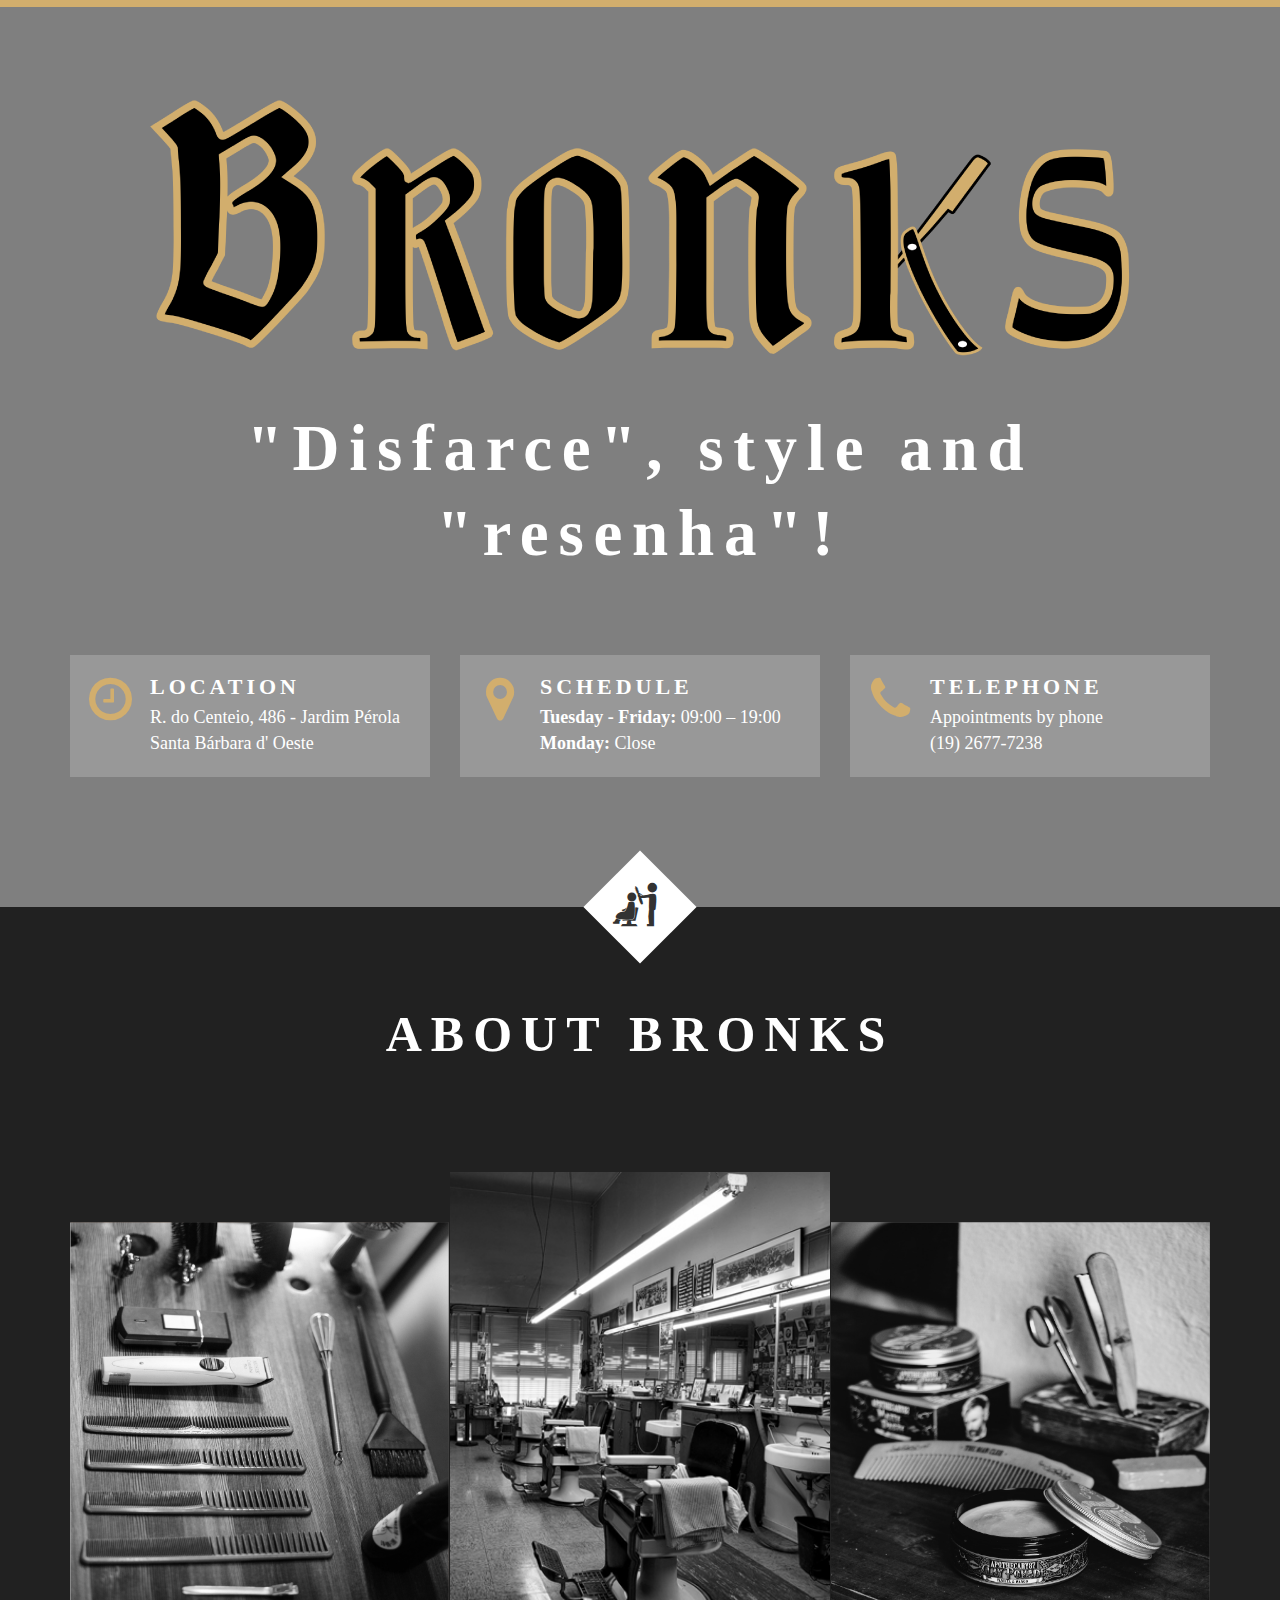
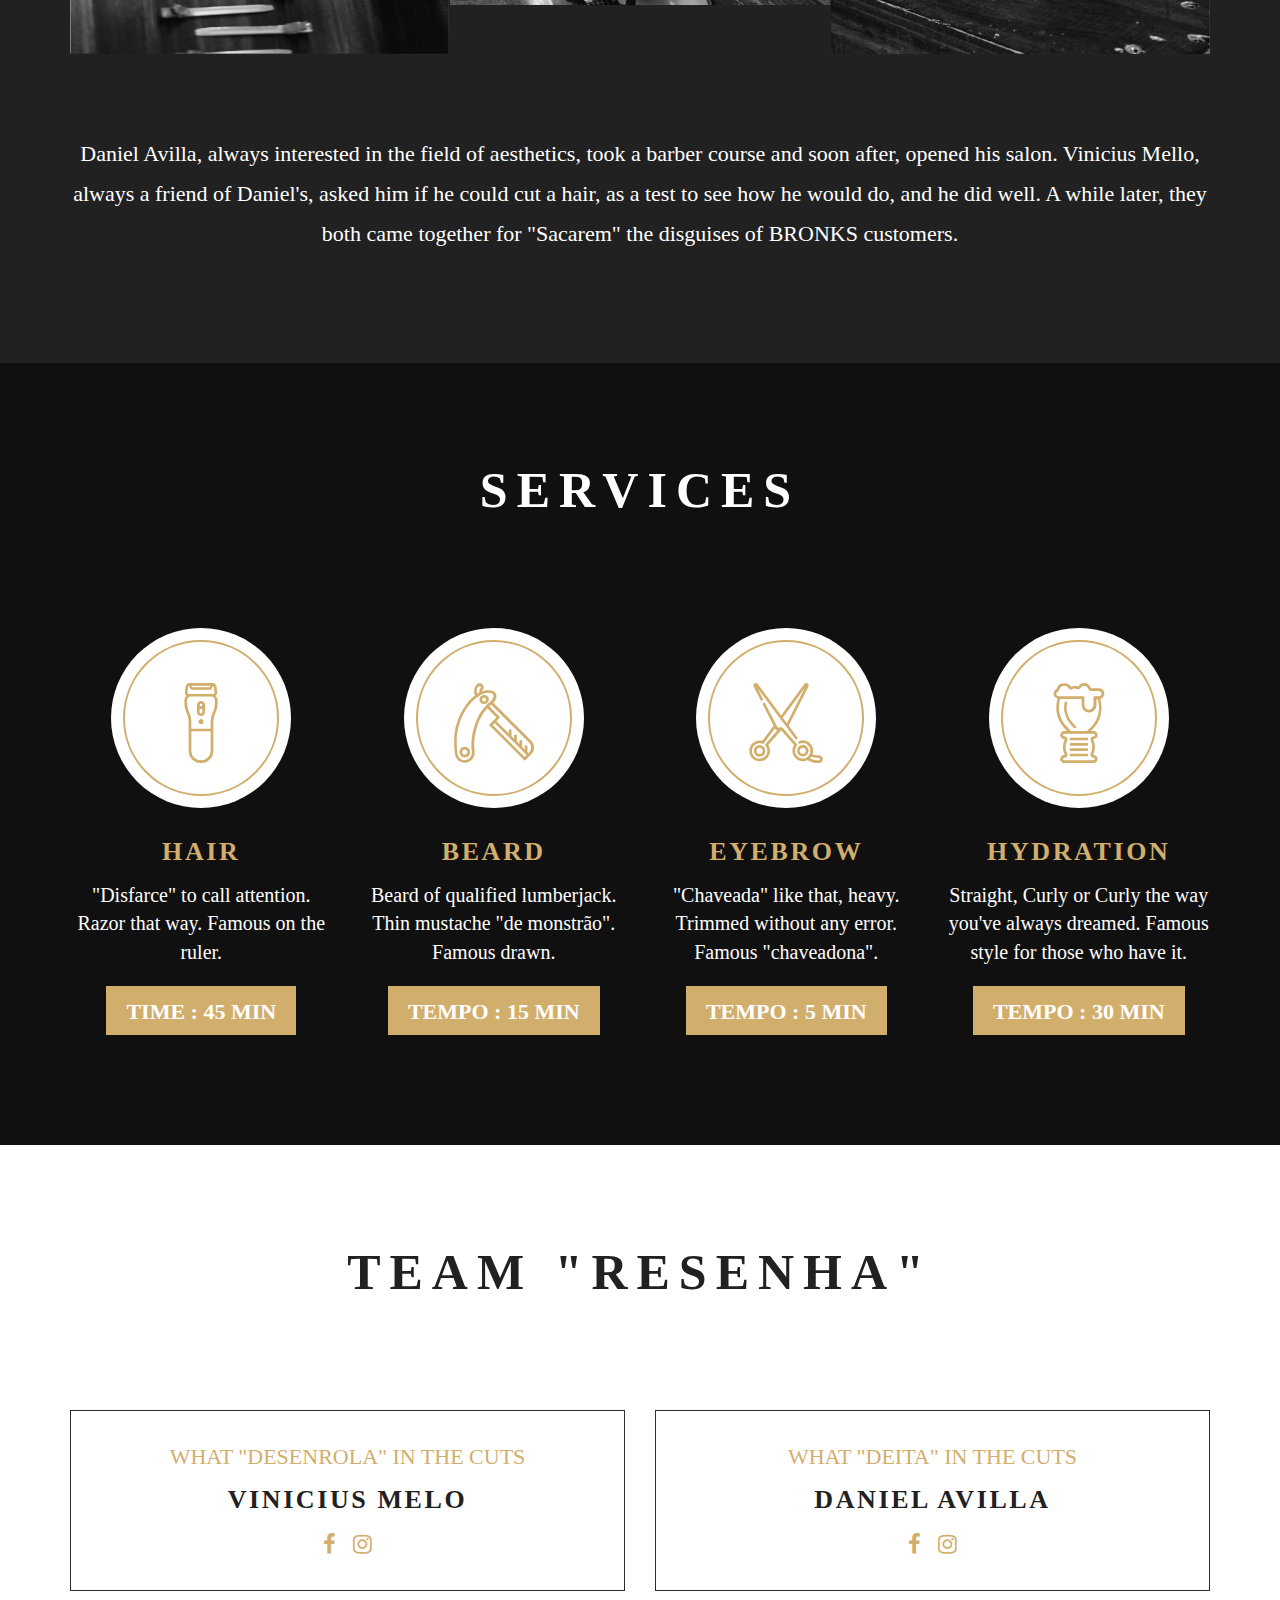
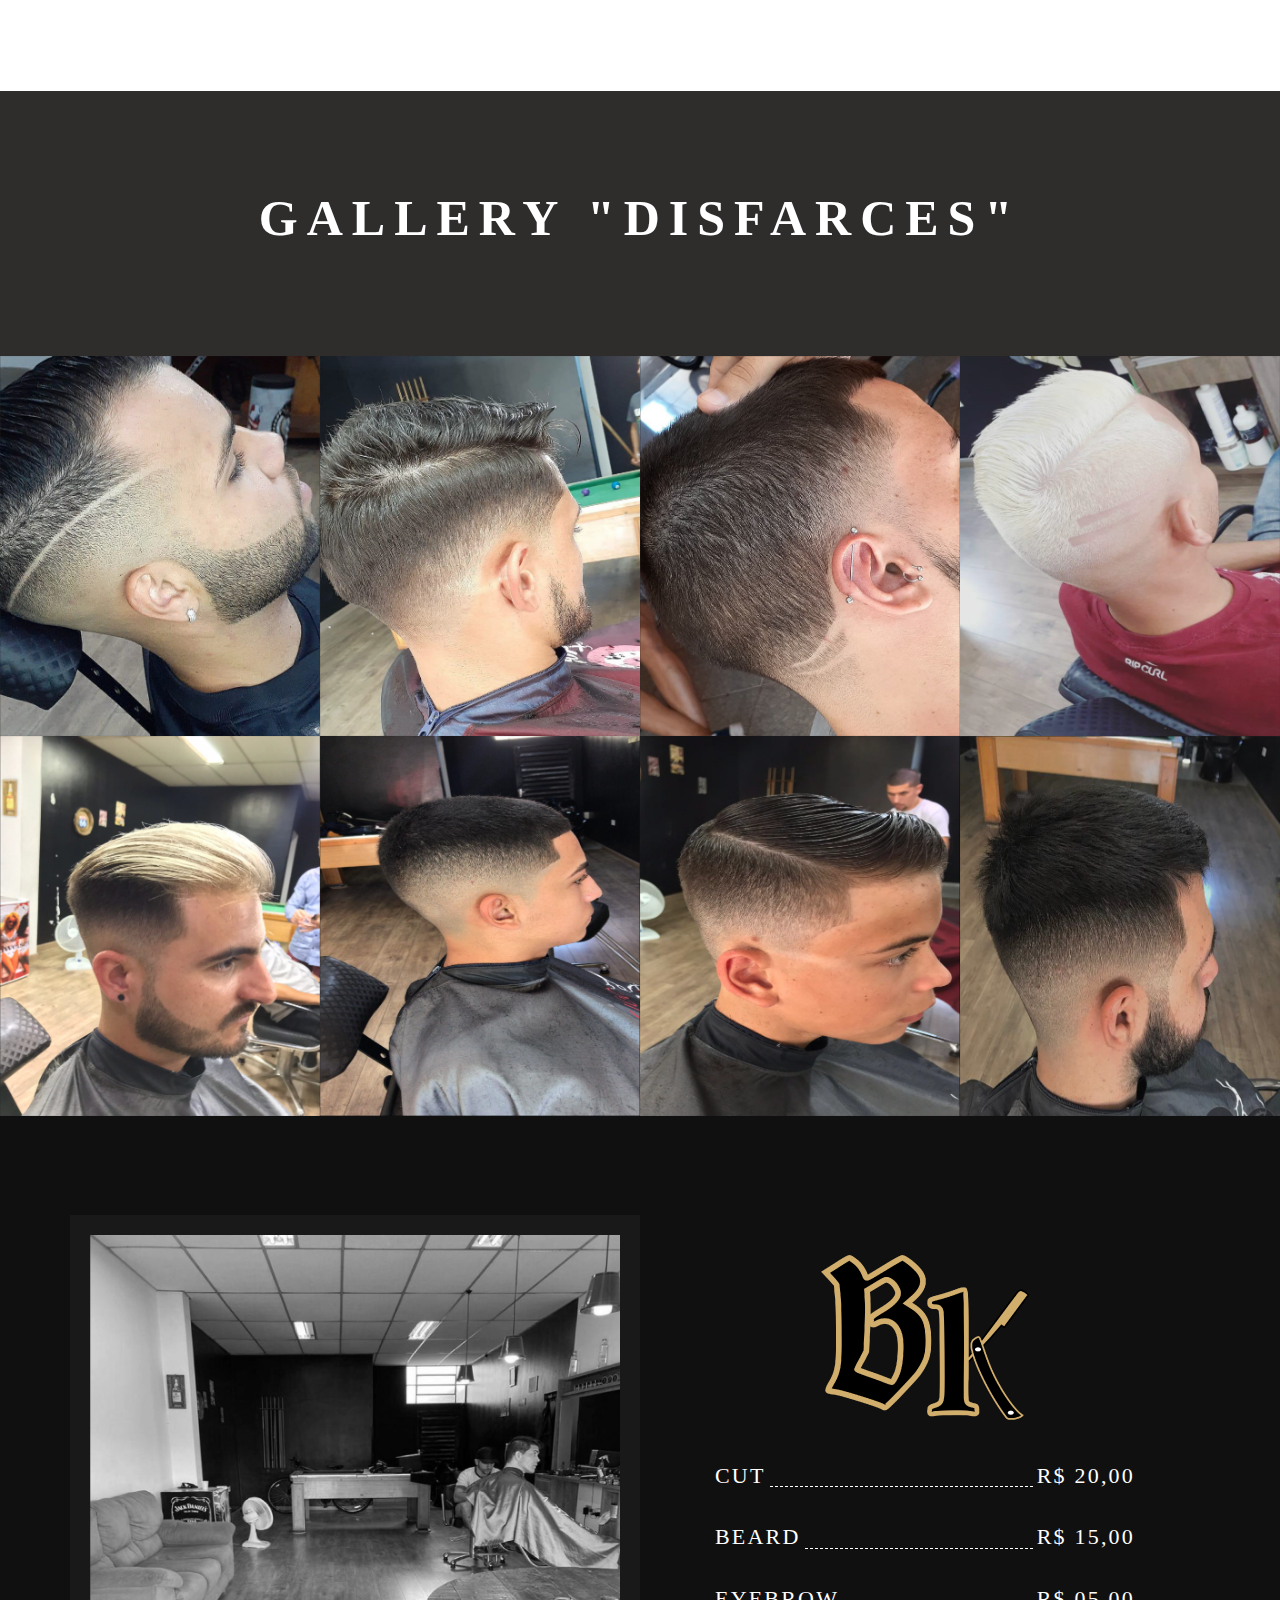
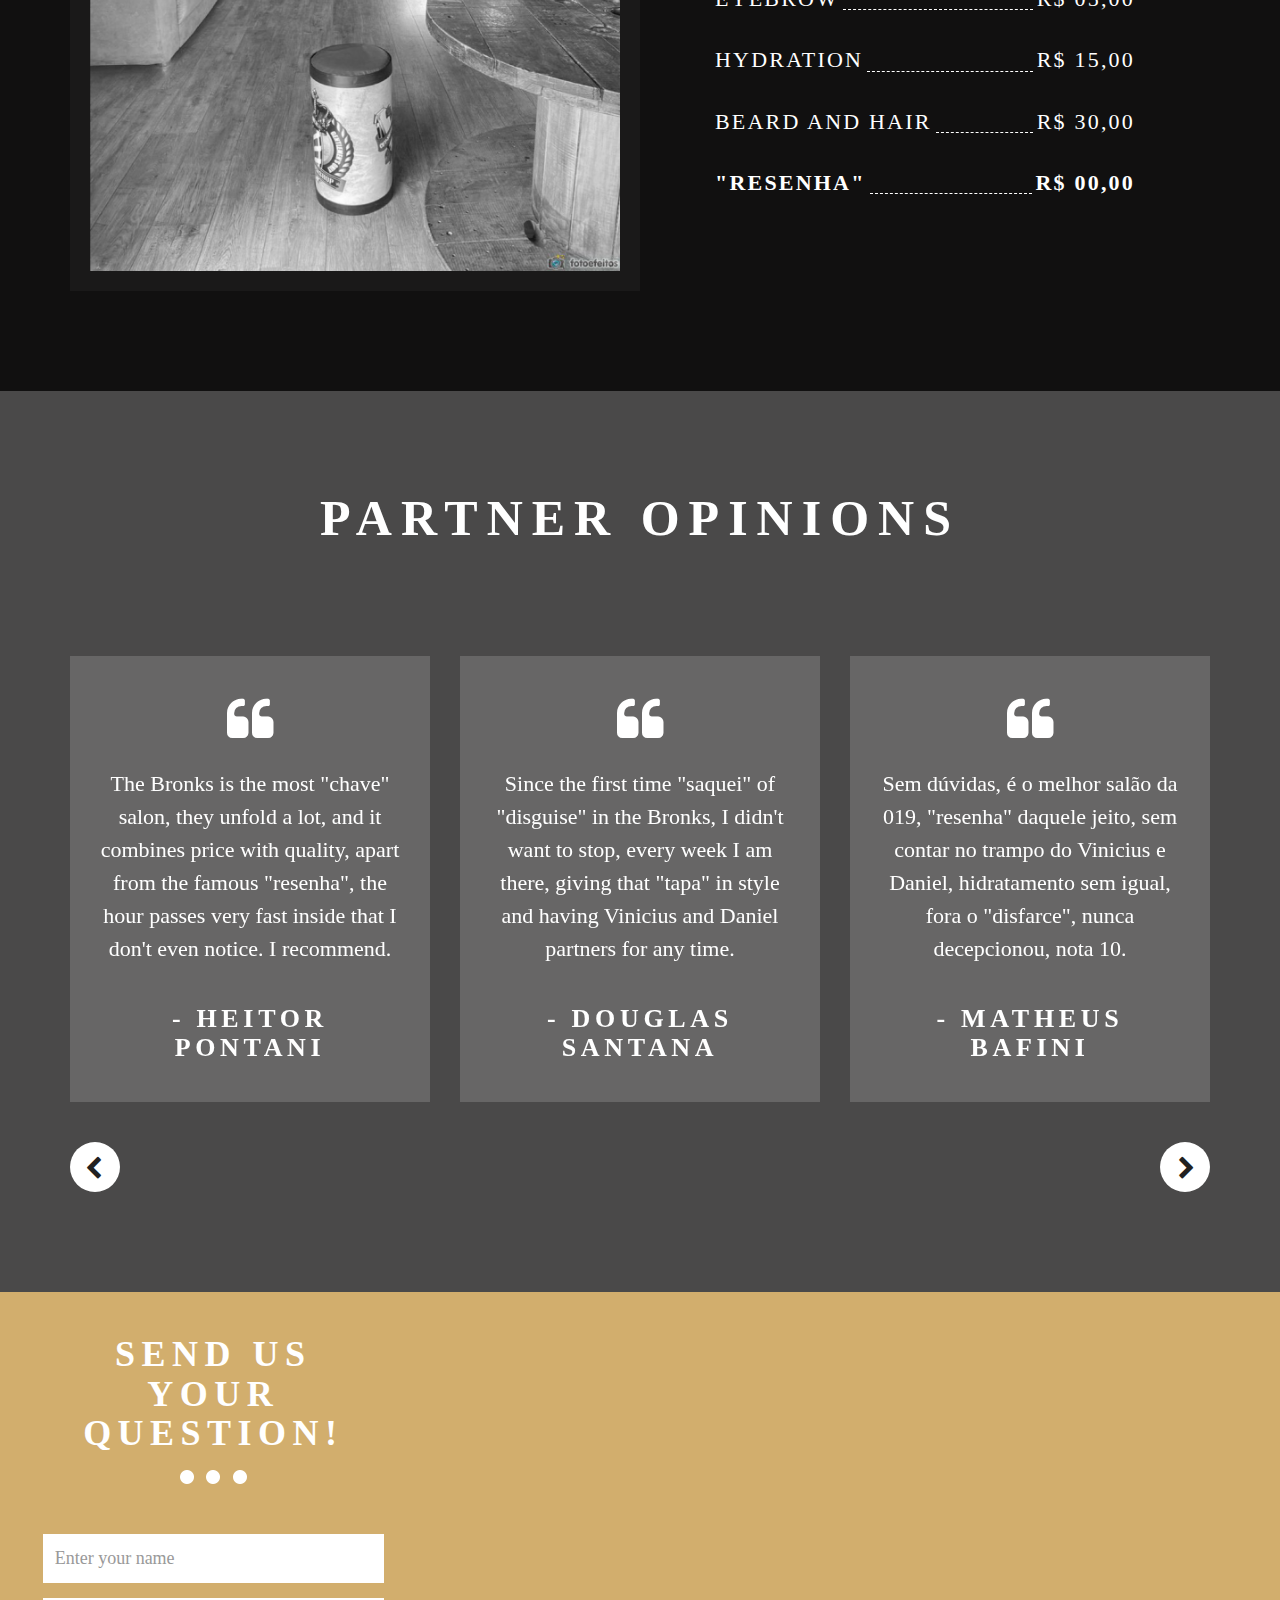
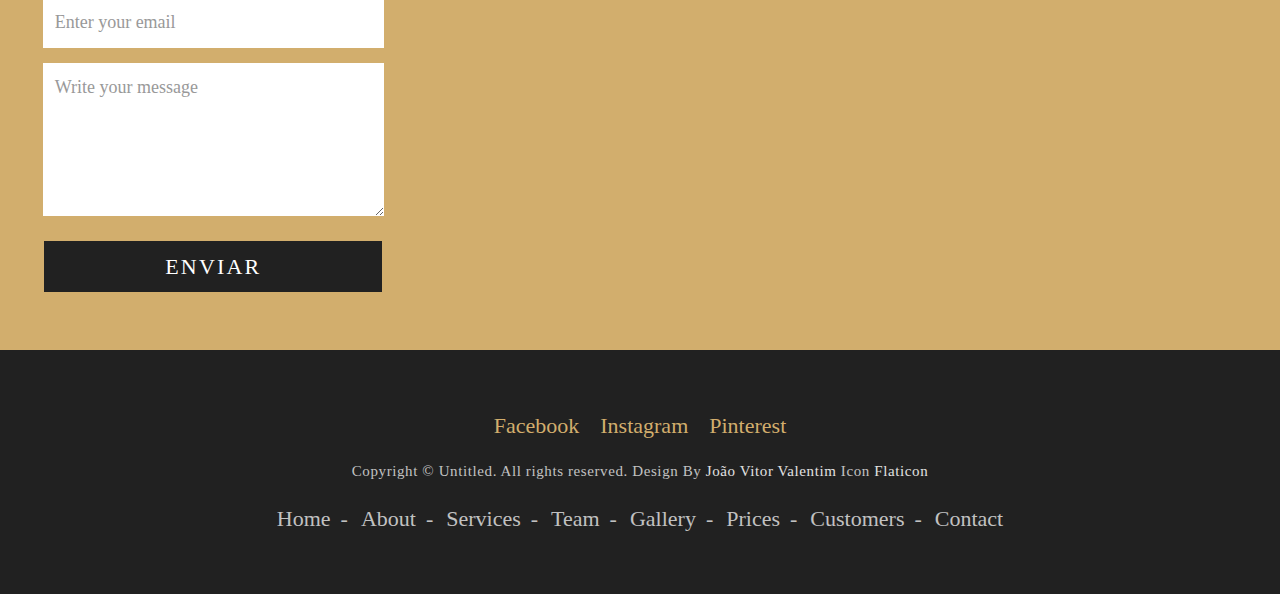
==== commit 88e07463: "Ajustes gerais" ====
--- a/index_ingles.html
+++ b/index_ingles.html
@@ -1,7 +1,6 @@
 <!DOCTYPE html>
 <html lang="en">
 <head>
-	<!-- Meta -->
 	<meta charset="utf-8">
 	<meta http-equiv="X-UA-Compatible" content="IE=edge">
 	<meta name="viewport" content="width=device-width, initial-scale=1.0">
@@ -9,39 +8,19 @@
     <meta name="keywords" content="">
 	<meta name="author" content="Awaiken Theme">
 	
-	<!-- Page Title -->
 	<title>Bronks Barbershop</title>
 
-	<!-- Google Fonts css-->
 	<link href="https://fonts.googleapis.com/css?family=Josefin+Sans:400,600,700%7CMontserrat:400,500,600,700,800,900" rel="stylesheet">
-
-	<!-- Bootstrap css -->
 	<link href="css/bootstrap.min.css" rel="stylesheet" media="screen">
-
-	<!-- Font Awesome & Flat icon css-->
 	<link href="css/font-awesome.min.css" rel="stylesheet" media="screen">
 	<link href="css/flaticon.css" rel="stylesheet" media="screen">
 	<link rel = "shortcut icon"  href="responsivo.ico">
-
-	<!-- Carousel css -->
 	<link rel="stylesheet" href="css/owl.carousel.css">
-
-	<!-- Slick nav css -->
 	<link rel="stylesheet" href="css/slicknav.css">
-
-	<!-- Main custom css -->
 	<link href="css/custom.css" rel="stylesheet" media="screen" >
 
-	<!-- HTML5 shim and Respond.js for IE8 support of HTML5 elements and media queries -->
-    <!-- WARNING: Respond.js doesn't work if you view the page via file:// -->
-    <!--[if lt IE 9]>
-      <script src="https://oss.maxcdn.com/html5shiv/3.7.2/html5shiv.min.js"></script>
-      <script src="https://oss.maxcdn.com/respond/1.4.2/respond.min.js"></script>
-	<![endif]-->
-	
 </head>
 <body data-spy="scroll" data-target="#navigation" data-offset="71">
-	<!-- Preloader starts -->
 	<div class="preloader">
 		<div class="browser-screen-loading-content">
 			<div class="loading-dots dark-gray">
@@ -53,28 +32,19 @@
 			<p class="loading-text">Loading</p>
 		</div>
     </div>
-	<!-- Preloader Ends -->
-	
-	<!-- Header Section Starts-->
 	<header>
 		<nav id="main-nav" class="navbar navbar-default navbar-fixed-top">
 			<div class="container">
 				<div class="navbar-header">
-					<!-- Logo starts -->
 					<a class="navbar-brand" href="#">
 						<img src="images/responsivo.png" alt="Barbershop" />
 					</a>
-					<!-- Logo Ends -->
-					
-					<!-- Responsive Menu button starts -->
 					<div class="navbar-toggle">
 					</div>
-					<!-- Responsive Menu button Ends -->
 				</div>
 				
 				<div id="responsive-menu"></div>
 				
-				<!-- Navigation starts -->
 				<div class="navbar-collapse collapse" id="navigation">
 					<ul class="nav navbar-nav navbar-right main-navigation" id="main-menu">
 						<li class="active"><a href="#home">Home</a></li>
@@ -86,16 +56,12 @@
 						<li><a href="#testimonial">Customers</a></li>
 						<li><a href="#contact">Contact</a></li>
 						<li> <a href="index.html"> <img src="images/br.png"> </a> </li>
-						
 					</ul>
 				</div>
-				<!-- Navigation Ends -->
 			</div>
 		</nav>
 	</header>
-	<!-- Header Section Ends-->
-	
-	<!-- Banner Section Starts -->
+
 	<section class="banner" id="home">
 		<div class="container">
 			<div class="row">
@@ -139,12 +105,9 @@
 			</div>
 		</div>
 		
-		
 		<div class="banner-icon"><i class="flaticon-hair-salon-situation"></i></div>
 	</section>
-	<!-- Banner Section Ends -->
-	
-	<!-- About us section starts -->
+
 	<section class="aboutus" id="about"> 
 		<div class="container">
 			<div class="row">
@@ -179,9 +142,7 @@
 			</div>
 		</div>
 	</section>
-	<!-- About us section ends -->
-	
-	<!-- Services section starts -->
+
 	<section class="service" id="service">
 		<div class="container">
 			<div class="row">
@@ -252,9 +213,7 @@
 			</div>
 		</div>
 	</section>
-	<!-- Services section ends -->
-	
-	<!-- Our Team section starts -->
+
 	<section class="ourteam" id="ourteam">
 		<div class="container">
 			<div class="row">
@@ -268,9 +227,6 @@
 			<div class="row">
 				<div class="col-md-6">
 					<div class="team-box">
-						<figure>
-							<img src="images/team-1.png" alt="" />
-						</figure>
 						
 						<div class="team-entry">
 							<p>What "desenrola" in the cuts</p>
@@ -278,9 +234,6 @@
 							<div class="team-social">
 								<a href="#"><i class="fa fa-facebook"></i></a>
 								<a href="#"><i class="fa fa-instagram"></i></a>
-								<!--<a href="#"><i class="fa fa-pinterest-p"></i></a>
-								<a href="#"><i class="fa fa-linkedin"></i></a>
-								<a href="#"><i class="fa fa-twitter"></i></a>-->
 							</div>
 						</div>
 					</div>
@@ -288,32 +241,19 @@
 				
 				<div class="col-md-6">
 					<div class="team-box">
-						<figure>
-							<img src="images/team-2.png" alt="" />
-						</figure>
-						
 						<div class="team-entry">
 							<p>What "deita" in the cuts</p>
 							<h3>Daniel Avilla</h3>
 							<div class="team-social">
 								<a href="#"><i class="fa fa-facebook"></i></a>
 								<a href="#"><i class="fa fa-instagram"></i></a>
-								<!--<a href="#"><i class="fa fa-pinterest-p"></i></a>
-								<a href="#"><i class="fa fa-linkedin"></i></a>
-								<a href="#"><i class="fa fa-twitter"></i></a>-->
-							</div>
-						</div>
-					</div>
-				</div>
-				
-				
-			
-			
-		</div>
-	</section>
-	<!-- Our Team section ends -->
-	
-	<!-- Photo Gallery section starts -->
+							</div>
+						</div>
+					</div>
+				</div>			
+		</div>
+	</section>
+
 	<section class="gallery" id="gallery">
 		<div class="container-fluid">
 			<div class="row no-pad">
@@ -328,120 +268,118 @@
 				<div class="col-md-3 col-sm-4 col-xs-6">
 					<div class="gallery-box">
 						<figure>
-							<img src="images/franja.jpg" alt="" />
-						</figure>
-						
-						<div class="gallery-overlay">
-							<div class="gallery-info">
-								<p>Caesar Cut</p>
-							</div>
-						</div>
-					</div>
-				</div>
-				
-				<div class="col-md-3 col-sm-4 col-xs-6">
-					<div class="gallery-box">
-						<figure>
-							<img src="images/gallery-2.jpg" alt="" />
-						</figure>
-						
-						<div class="gallery-overlay">
-							<div class="gallery-info">
-								<p>Hair Style 2</p>
-							</div>
-						</div>
-					</div>
-				</div>
-				
-				<div class="col-md-3 col-sm-4 col-xs-6">
-					<div class="gallery-box">
-						<figure>
-							<img src="images/gallery-3.jpg" alt="" />
-						</figure>
-						
-						<div class="gallery-overlay">
-							<div class="gallery-info">
-								<p>Hair Style 3</p>
-							</div>
-						</div>
-					</div>
-				</div>
-				
-				<div class="col-md-3 col-sm-4 col-xs-6">
-					<div class="gallery-box">
-						<figure>
-							<img src="images/gallery-4.jpg" alt="" />
-						</figure>
-						
-						<div class="gallery-overlay">
-							<div class="gallery-info">
-								<p>Hair Style 4</p>
-							</div>
-						</div>
-					</div>
-				</div>
-				
-				<div class="col-md-3 col-sm-4 col-xs-6">
-					<div class="gallery-box">
-						<figure>
-							<img src="images/gallery-5.jpg" alt="" />
-						</figure>
-						
-						<div class="gallery-overlay">
-							<div class="gallery-info">
-								<p>Hair Style 5</p>
-							</div>
-						</div>
-					</div>
-				</div>
-				
-				<div class="col-md-3 col-sm-4 col-xs-6">
-					<div class="gallery-box">
-						<figure>
-							<img src="images/gallery-6.jpg" alt="" />
-						</figure>
-						
-						<div class="gallery-overlay">
-							<div class="gallery-info">
-								<p>Hair Style 6</p>
-							</div>
-						</div>
-					</div>
-				</div>
-				
-				<div class="col-md-3 col-sm-4 col-xs-6">
-					<div class="gallery-box">
-						<figure>
-							<img src="images/gallery-7.jpg" alt="" />
-						</figure>
-						
-						<div class="gallery-overlay">
-							<div class="gallery-info">
-								<p>Hair Style 7</p>
-							</div>
-						</div>
-					</div>
-				</div>
-				
-				<div class="col-md-3 col-sm-4 col-xs-6">
-					<div class="gallery-box">
-						<figure>
-							<img src="images/gallery-8.jpg" alt="" />
-						</figure>
-						
-						<div class="gallery-overlay">
-							<div class="gallery-info">
-								<p>Hair Style 8</p>
-							</div>
-						</div>
-					</div>
-				</div>
-			</div>
-		</div>
-	</section>
-	<!-- Photo Gallery section ends -->
-	
-	<!-- Pricing Section starts -->
+							<img src="images/galeria01.png" alt="" />
+						</figure>
+						
+						<div class="gallery-overlay">
+							<div class="gallery-info">
+								<p>Riscadão</p>
+							</div>
+						</div>
+					</div>
+				</div>
+				
+				<div class="col-md-3 col-sm-4 col-xs-6">
+					<div class="gallery-box">
+						<figure>
+							<img src="images/galeria02.png" alt="" />
+						</figure>
+						
+						<div class="gallery-overlay">
+							<div class="gallery-info">
+								<p>Disfarce baixo</p>
+							</div>
+						</div>
+					</div>
+				</div>
+				
+				<div class="col-md-3 col-sm-4 col-xs-6">
+					<div class="gallery-box">
+						<figure>
+							<img src="images/galeria03.png" alt="" />
+						</figure>
+						
+						<div class="gallery-overlay">
+							<div class="gallery-info">
+								<p>Duas garras</p>
+							</div>
+						</div>
+					</div>
+				</div>
+				
+				<div class="col-md-3 col-sm-4 col-xs-6">
+					<div class="gallery-box">
+						<figure>
+							<img src="images/galeria04.png" alt="" />
+						</figure>
+						
+						<div class="gallery-overlay">
+							<div class="gallery-info">
+								<p>Platinadão</p>
+							</div>
+						</div>
+					</div>
+				</div>
+				
+				<div class="col-md-3 col-sm-4 col-xs-6">
+					<div class="gallery-box">
+						<figure>
+							<img src="images/galeria05.png" alt="" />
+						</figure>
+						
+						<div class="gallery-overlay">
+							<div class="gallery-info">
+								<p>Undercut</p>
+							</div>
+						</div>
+					</div>
+				</div>
+				
+				<div class="col-md-3 col-sm-4 col-xs-6">
+					<div class="gallery-box">
+						<figure>
+							<img src="images/galeria06.png" alt="" />
+						</figure>
+						
+						<div class="gallery-overlay">
+							<div class="gallery-info">
+								<p>Baixinho</p>
+							</div>
+						</div>
+					</div>
+				</div>
+				
+				<div class="col-md-3 col-sm-4 col-xs-6">
+					<div class="gallery-box">
+						<figure>
+							<img src="images/galeria07.png" alt="" />
+						</figure>
+						
+						<div class="gallery-overlay">
+							<div class="gallery-info">
+								<p>Degrade lado</p>
+							</div>
+						</div>
+					</div>
+				</div>
+				
+				<div class="col-md-3 col-sm-4 col-xs-6">
+					<div class="gallery-box">
+						<figure>
+							<img src="images/galeria08.png" alt="" />
+						</figure>
+						
+						<div class="gallery-overlay">
+							<div class="gallery-info">
+								<p>Social</p>
+							</div>
+						</div>
+					</div>
+				</div>
+			</div>
+		</div>
+	</section>
+
 	<div class="pricing" id="pricing">
 		<div class="container">
 			<div class="row no-pad">
@@ -480,15 +418,12 @@
 						<div class="price-amount">R$ 15,00</div>
 					</div>
 					
-					
 					<div class="price-list">
 						<div class="price-item">BEARD AND HAIR</div>
 						<div class="price-line"></div>
 						<div class="price-amount">R$ 30,00</div>
 					</div>
 					
-					
-
 					<div class="price-list">
 						<div class="price-item"> <strong>"Resenha"</strong> </div>
 						<div class="price-line"></div>
@@ -499,9 +434,7 @@
 			</div>
 		</div>
 	</div>
-	<!-- Pricing Section ends -->
-		
-	<!-- Testimonial section starts -->
+
 	<section class="testimonial" id="testimonial">
 		<div class="container">
 			<div class="row">
@@ -514,7 +447,6 @@
 			
 			<div class="row">
 				<div class="col-md-12">
-					<!-- Header slider starts -->
 					<div class="owl-carousel owl-theme testimonial-slider" id="testimonial-slider">
 						<div class="item">
 							<div class="testimonial-single">
@@ -580,17 +512,13 @@
 								<h3>- Anthony Cristiano</h3>
 							</div>
 						</div>
-						
-
-					</div>
-					<!-- Header slider ends -->
-				</div>
-			</div>
-		</div>
-	</section>
-	<!-- Testimonial section ends -->
-	
-	<!-- Contactus section starts -->
+
+					</div>
+				</div>
+			</div>
+		</div>
+	</section>
+
 	<section class="contactus" id="contact">
 		<div class="container-fluid">
 			<div class="row no-pad">
@@ -600,15 +528,15 @@
 						
 						<form>
 							<div class="form-group">
-								<input type="text" class="form-control" placeholder="Entre com seu nome" />
+								<input type="text" class="form-control" placeholder="Enter your name" />
 							</div>
 							
 							<div class="form-group">
-								<input type="text" class="form-control" placeholder="Entre com seu email" />
+								<input type="text" class="form-control" placeholder="Enter your email" />
 							</div>
 							
 							<div class="form-group">
-								<textarea class="form-control" rows="5" placeholder="Escreva sua mensagem"></textarea>
+								<textarea class="form-control" rows="5" placeholder="Write your message"></textarea>
 							</div>
 							
 							<div class="form-group">
@@ -626,7 +554,6 @@
 			</div>
 		</div>
 	</section>
-	<!-- Contactus section ends -->
 	
 	<footer>
 		<div class="container">
@@ -634,27 +561,24 @@
 				<div class="col-md-12">
 					<div class="footer-social">
 						<a href="#">Facebook</a>
-						<!--<a href="#">Twitter</a>-->
 						<a href="#">Instagram</a>
 						<a href="#">Pinterest</a>
-						<!--<a href="#">Googleplus</a>
-						<a href="#">Linkedin</a>-->
 					</div>
 					
 					<div class="site-info">
-						<p>Copyright &copy; Untitled. All rights reserved. Design By <a href="https://awaikenthemes.com/" target="_blank">Nols - Gestão Empresarial</a>  Icon <a href="https://www.flaticon.com/" target="_blank">Flaticon</a></p>
+						<p>Copyright &copy; Untitled. All rights reserved. Design By <a href="https://awaikenthemes.com/" target="_blank">João Vitor Valentim</a>  Icon <a href="https://www.flaticon.com/" target="_blank">Flaticon</a></p>
 					</div>
 					
 					<div class="footer-menu">
 						<ul>
 							<li><a href="#">Home</a></li>
-							<li><a href="#">Sobre</a></li>
-							<li><a href="#">Serviços</a></li>
-							<li><a href="#">Equipe</a></li>
-							<li><a href="#">Galeria</a></li>
-							<li><a href="#">Preços</a></li>
-							<li><a href="#">Clientes</a></li>
-							<li><a href="#">Contato</a></li>
+							<li><a href="#">About</a></li>
+							<li><a href="#">Services</a></li>
+							<li><a href="#">Team</a></li>
+							<li><a href="#">Gallery</a></li>
+							<li><a href="#">Prices</a></li>
+							<li><a href="#">Customers</a></li>
+							<li><a href="#">Contact</a></li>
 						</ul>
 					</div>
 				</div>
@@ -662,17 +586,11 @@
 		</div>
 	</footer>
 	
-    <!-- Jquery Library File -->
 	<script src="js/jquery-1.12.4.min.js"></script>
-	<!-- SmoothScroll -->
 	<script src="js/SmoothScroll.js"></script>
-    <!-- Bootstrap js file -->
 	<script src="js/bootstrap.min.js"></script>
-	<!-- Slick Nav js file -->
 	<script src="js/jquery.slicknav.js"></script>
-	<!-- Owl Carousel js file -->
 	<script src="js/owl.carousel.js"></script>
-    <!-- Main Custom js file -->
     <script src="js/function.js"></script>
 </body>
 </html>